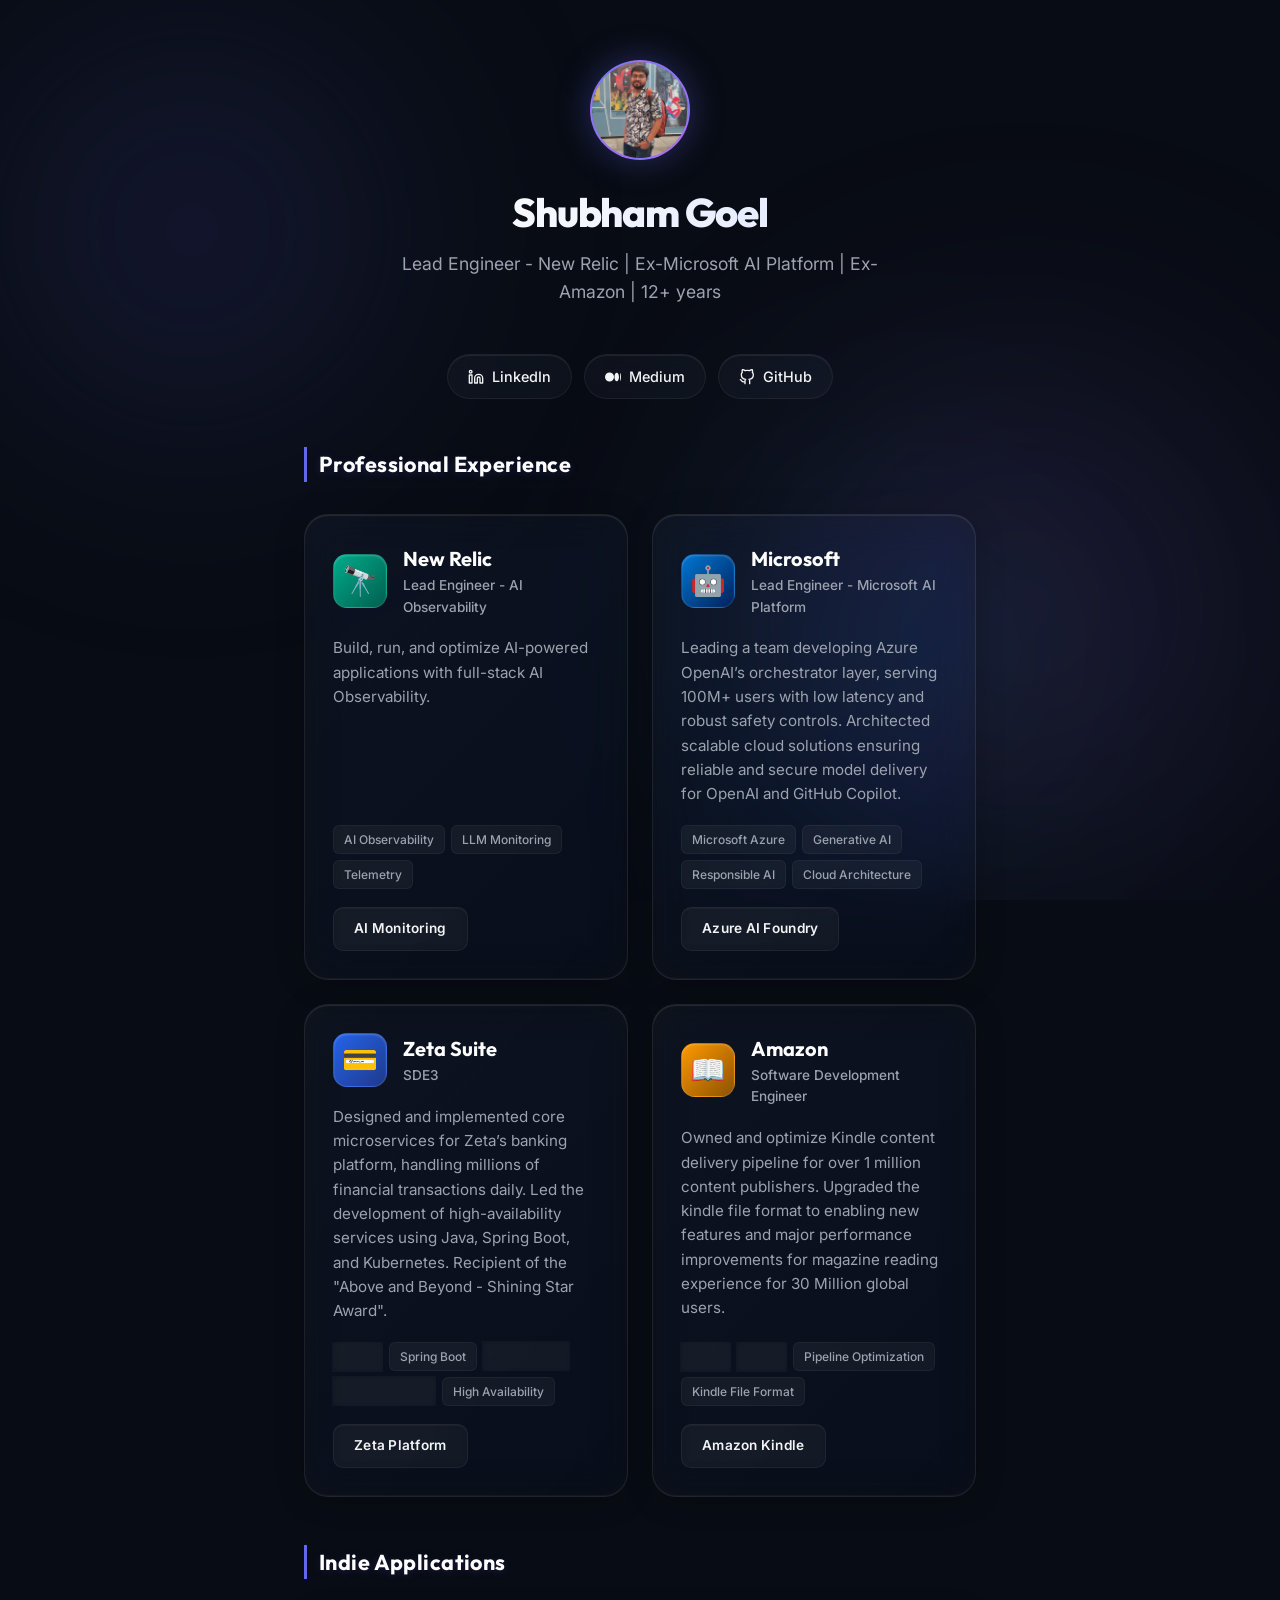
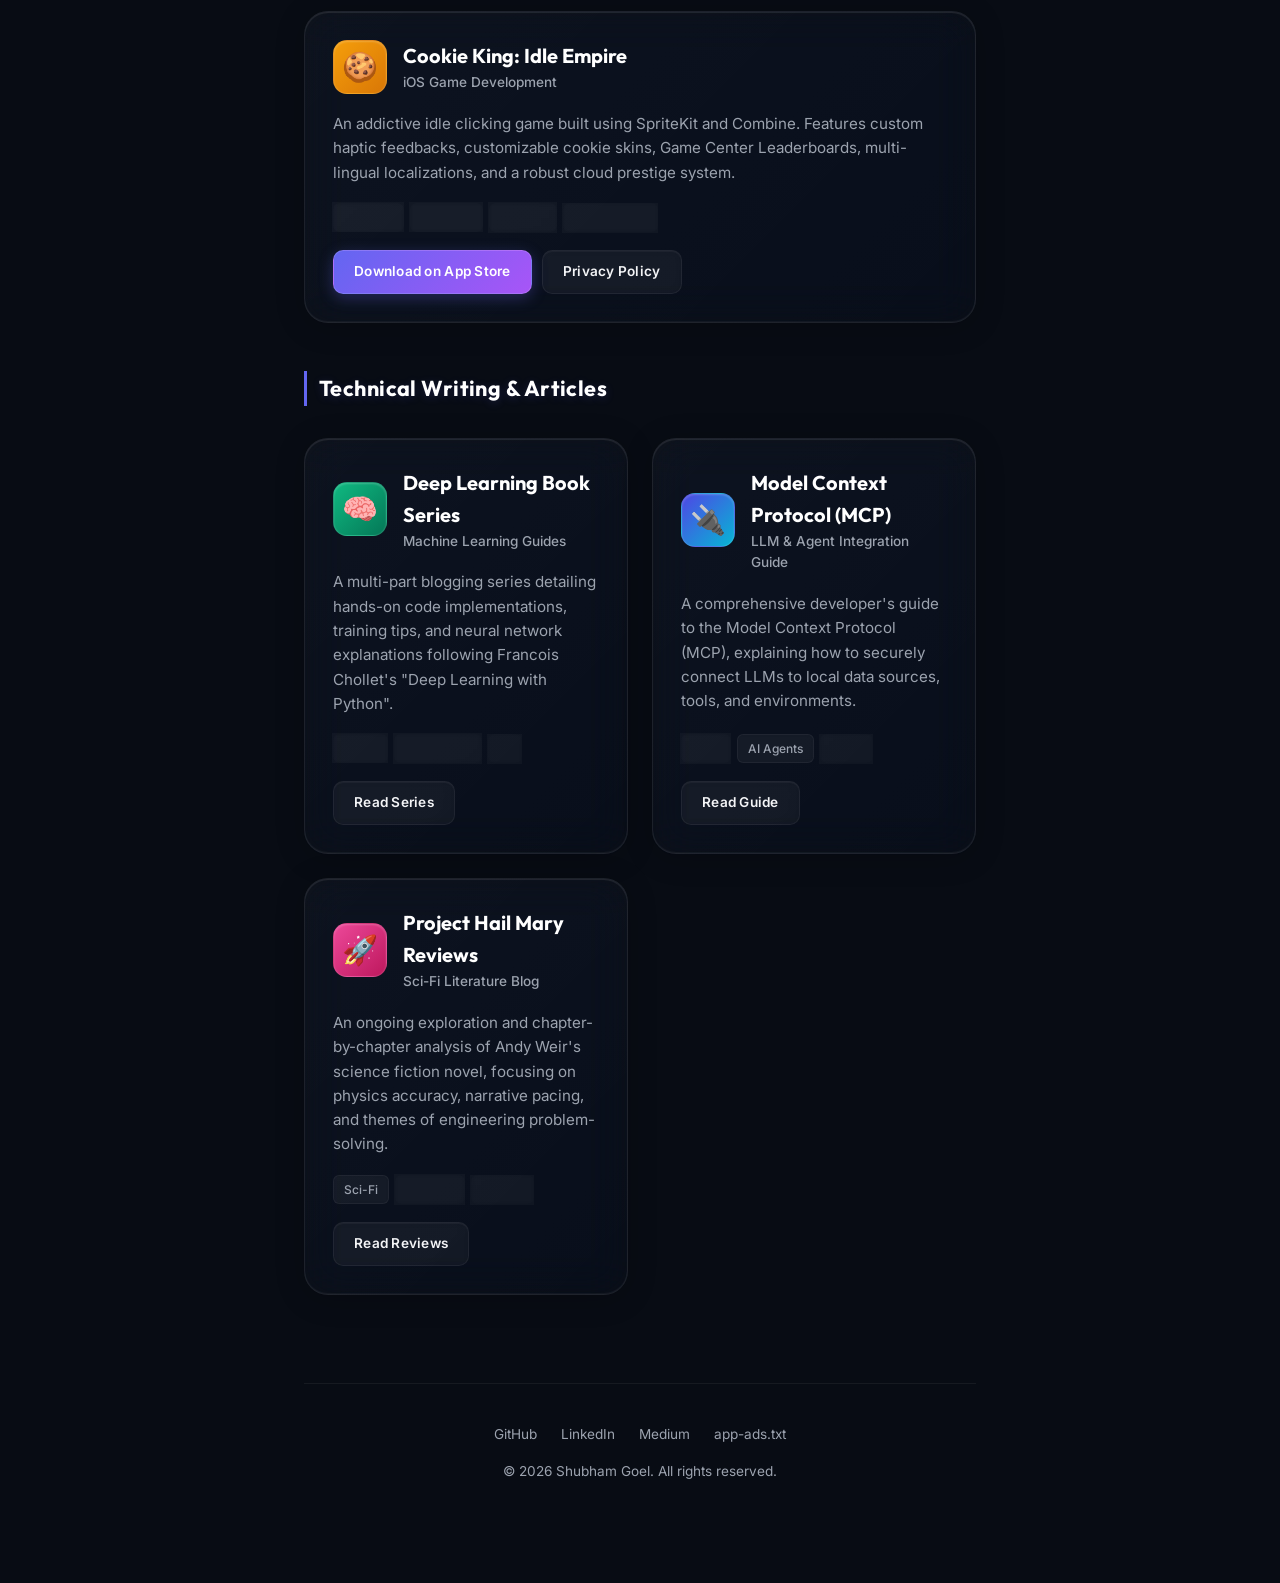
==== index.html @ be855fdc "Refactor codebase structure and redesign portfolio with premium liquid glassmorphism" ====
<!DOCTYPE html>
<html lang="en">
<head>
    <meta charset="UTF-8">
    <meta name="viewport" content="width=device-width, initial-scale=1.0">
    <title>Shubham Goel | Lead Engineer & Indie Creator</title>
    <meta name="description" content="Portfolio of Shubham Goel, Lead Engineer - AI Observability at New Relic, and creator of Cookie King: Idle Empire. Focuses on AI monitoring, cloud architecture, and high-availability services.">
    <!-- Google Fonts -->
    <link rel="preconnect" href="https://fonts.googleapis.com">
    <link rel="preconnect" href="https://fonts.gstatic.com" crossorigin>
    <link href="https://fonts.googleapis.com/css2?family=Inter:wght@300;400;500;600;700&family=Outfit:wght@400;500;700;800&display=swap" rel="stylesheet">
    <link rel="stylesheet" href="css/styles.css">
</head>
<body>
    <!-- Liquid Animated Background Blobs -->
    <div class="liquid-bg">
        <div class="blob blob-1"></div>
        <div class="blob blob-2"></div>
        <div class="blob blob-3"></div>
    </div>
    <div class="container">
        <!-- Header -->
        <header>
            <div class="avatar-glow">
                <img src="images/me.jpeg" alt="Shubham Goel">
            </div>
            <div class="profile-info">
                <h1>Shubham Goel</h1>
                <p>Lead Engineer - New Relic | Ex-Microsoft AI Platform | Ex-Amazon | 12+ years</p>
            </div>
        </header>

        <!-- Social Connections -->
        <div class="social-row">
            <a href="https://www.linkedin.com/in/theshubhamgoel/" class="social-pill linkedin" target="_blank" id="social-linkedin">
                <svg viewBox="0 0 24 24" fill="none" stroke="currentColor" stroke-width="2" stroke-linecap="round" stroke-linejoin="round"><path d="M16 8a6 6 0 0 1 6 6v7h-4v-7a2 2 0 0 0-2-2 2 2 0 0 0-2 2v7h-4v-7a6 6 0 0 1 6-6z"></path><rect x="2" y="9" width="4" height="12"></rect><circle cx="4" cy="4" r="2"></circle></svg>
                LinkedIn
            </a>
            <a href="https://medium.com/@theshubhamgoel" class="social-pill medium" target="_blank" id="social-medium">
                <svg viewBox="0 0 24 24" fill="currentColor"><path d="M13.54 12a6.8 6.8 0 01-6.77 6.82A6.8 6.8 0 010 12a6.8 6.8 0 016.77-6.82A6.8 6.8 0 0113.54 12zm7.42 0c0 3.54-1.51 6.42-3.38 6.42-1.87 0-3.39-2.88-3.39-6.42s1.52-6.42 3.39-6.42 3.38 2.88 3.38 6.42zm3.04 0c0 3.24-.31 5.86-.7 5.86s-.7-2.62-.7-5.86.31-5.86.7-5.86.7 2.62.7 5.86z"/></svg>
                Medium
            </a>
            <a href="https://github.com/theshubhamgoel" class="social-pill github" target="_blank" id="social-github">
                <svg viewBox="0 0 24 24" fill="none" stroke="currentColor" stroke-width="2" stroke-linecap="round" stroke-linejoin="round"><path d="M9 19c-5 1.5-5-2.5-7-3m14 6v-3.87a3.37 3.37 0 0 0-.94-2.61c3.14-.35 6.44-1.54 6.44-7A5.44 5.44 0 0 0 20 4.77 5.07 5.07 0 0 0 19.91 1S18.73.65 16 2.48a13.38 13.38 0 0 0-7 0C6.27.65 5.09 1 5.09 1A5.07 5.07 0 0 0 5 4.77a5.44 5.44 0 0 0-1.5 3.78c0 5.42 3.3 6.61 6.44 7A3.37 3.37 0 0 0 9 18.13V22"></path></svg>
                GitHub
            </a>
        </div>

        <!-- Section 1: Professional Projects -->
        <div class="section-block">
            <div class="section-title">Professional Experience</div>
            <div class="grid grid-2col">
                <!-- New Relic -->
                <div class="card">
                    <div class="card-header">
                        <div class="badge-icon" style="background: var(--newrelic-gradient);">
                            <img src="https://www.google.com/s2/favicons?sz=128&domain=newrelic.com" alt="New Relic Logo" style="width: 32px; height: 32px; object-fit: contain;" onerror="this.style.display='none'; this.parentElement.textContent='🔭';">
                        </div>
                        <div class="card-title-group">
                            <h2>New Relic</h2>
                            <p>Lead Engineer - AI Observability</p>
                        </div>
                    </div>
                    <div class="card-body">
                        <p>Build, run, and optimize AI-powered applications with full-stack AI Observability.</p>
                        <div class="tech-tags">
                            <span class="tag">AI Observability</span>
                            <span class="tag">LLM Monitoring</span>
                            <span class="tag">Telemetry</span>
                        </div>
                    </div>
                    <div class="card-actions">
                        <a href="https://newrelic.com/platform/ai-monitoring" class="btn btn-secondary" target="_blank" id="btn-newrelic">AI Monitoring</a>
                    </div>
                </div>

                <!-- Microsoft -->
                <div class="card">
                    <div class="card-header">
                        <div class="badge-icon" style="background: var(--microsoft-gradient);">
                            <img src="https://www.google.com/s2/favicons?sz=128&domain=microsoft.com" alt="Microsoft Logo" style="width: 32px; height: 32px; object-fit: contain;" onerror="this.style.display='none'; this.parentElement.textContent='🤖';">
                        </div>
                        <div class="card-title-group">
                            <h2>Microsoft</h2>
                            <p>Lead Engineer - Microsoft AI Platform</p>
                        </div>
                    </div>
                    <div class="card-body">
                        <p>Leading a team developing Azure OpenAI’s orchestrator layer, serving 100M+ users with low latency and robust safety controls. Architected scalable cloud solutions ensuring reliable and secure model delivery for OpenAI and GitHub Copilot.</p>
                        <div class="tech-tags">
                            <span class="tag">Microsoft Azure</span>
                            <span class="tag">Generative AI</span>
                            <span class="tag">Responsible AI</span>
                            <span class="tag">Cloud Architecture</span>
                        </div>
                    </div>
                    <div class="card-actions">
                        <a href="https://azure.microsoft.com/en-us/products/ai-foundry" class="btn btn-secondary" target="_blank" id="btn-microsoft">Azure AI Foundry</a>
                    </div>
                </div>

                <!-- Zeta Suite -->
                <div class="card">
                    <div class="card-header">
                        <div class="badge-icon" style="background: var(--zeta-gradient);">
                            <img src="https://www.google.com/s2/favicons?sz=128&domain=zeta.tech" alt="Zeta Suite Logo" style="width: 32px; height: 32px; object-fit: contain;" onerror="this.style.display='none'; this.parentElement.textContent='💳';">
                        </div>
                        <div class="card-title-group">
                            <h2>Zeta Suite</h2>
                            <p>SDE3</p>
                        </div>
                    </div>
                    <div class="card-body">
                        <p>Designed and implemented core microservices for Zeta’s banking platform, handling millions of financial transactions daily. Led the development of high-availability services using Java, Spring Boot, and Kubernetes. Recipient of the "Above and Beyond - Shining Star Award".</p>
                        <div class="tech-tags">
                            <span class="tag">Java</span>
                            <span class="tag">Spring Boot</span>
                            <span class="tag">Kubernetes</span>
                            <span class="tag">Microservices</span>
                            <span class="tag">High Availability</span>
                        </div>
                    </div>
                    <div class="card-actions">
                        <a href="https://www.zeta.tech" class="btn btn-secondary" target="_blank" id="btn-zeta">Zeta Platform</a>
                    </div>
                </div>

                <!-- Amazon -->
                <div class="card">
                    <div class="card-header">
                        <div class="badge-icon" style="background: var(--amazon-gradient);">
                            <img src="https://www.google.com/s2/favicons?sz=128&domain=amazon.com" alt="Amazon Logo" style="width: 32px; height: 32px; object-fit: contain;" onerror="this.style.display='none'; this.parentElement.textContent='📖';">
                        </div>
                        <div class="card-title-group">
                            <h2>Amazon</h2>
                            <p>Software Development Engineer</p>
                        </div>
                    </div>
                    <div class="card-body">
                        <p>Owned and optimize Kindle content delivery pipeline for over 1 million content publishers. Upgraded the kindle file format to enabling new features and major performance improvements for magazine reading experience for 30 Million global users.</p>
                        <div class="tech-tags">
                            <span class="tag">Java</span>
                            <span class="tag">AWS</span>
                            <span class="tag">Pipeline Optimization</span>
                            <span class="tag">Kindle File Format</span>
                        </div>
                    </div>
                    <div class="card-actions">
                        <a href="https://www.amazon.com/kindle" class="btn btn-secondary" target="_blank" id="btn-amazon">Amazon Kindle</a>
                    </div>
                </div>
            </div>
        </div>

        <!-- Section 2: Indie Projects -->
        <div class="section-block">
            <div class="section-title">Indie Applications</div>
            <div class="grid">
                <!-- Cookie King -->
                <div class="card">
                    <div class="card-header">
                        <div class="badge-icon" style="background: var(--cookie-gradient);">🍪</div>
                        <div class="card-title-group">
                            <h2>Cookie King: Idle Empire</h2>
                            <p>iOS Game Development</p>
                        </div>
                    </div>
                    <div class="card-body">
                        <p>An addictive idle clicking game built using SpriteKit and Combine. Features custom haptic feedbacks, customizable cookie skins, Game Center Leaderboards, multi-lingual localizations, and a robust cloud prestige system.</p>
                        <div class="tech-tags">
                            <span class="tag">SpriteKit</span>
                            <span class="tag">Combine</span>
                            <span class="tag">StoreKit</span>
                            <span class="tag">GameCenter</span>
                        </div>
                    </div>
                    <div class="card-actions">
                        <a href="https://apps.apple.com/us/app/cookie-king-idle-empire/id6773855897" class="btn btn-primary" target="_blank" id="btn-appstore">Download on App Store</a>
                        <a href="https://theshubhamgoel.github.io/cookie-king/" class="btn btn-secondary" id="btn-privacy">Privacy Policy</a>
                    </div>
                </div>
            </div>
        </div>

        <!-- Section 3: Technical Writing -->
        <div class="section-block">
            <div class="section-title">Technical Writing & Articles</div>
            <div class="grid grid-2col">
                <!-- Deep Learning -->
                <div class="card">
                    <div class="card-header">
                        <div class="badge-icon" style="background: var(--deeplearning-gradient);">🧠</div>
                        <div class="card-title-group">
                            <h2>Deep Learning Book Series</h2>
                            <p>Machine Learning Guides</p>
                        </div>
                    </div>
                    <div class="card-body">
                        <p>A multi-part blogging series detailing hands-on code implementations, training tips, and neural network explanations following Francois Chollet's "Deep Learning with Python".</p>
                        <div class="tech-tags">
                            <span class="tag">Keras</span>
                            <span class="tag">TensorFlow</span>
                            <span class="tag">AI</span>
                        </div>
                    </div>
                    <div class="card-actions">
                        <a href="https://medium.com/@theshubhamgoel/deep-learning-with-python-blog-series-46ee02121e48" class="btn btn-secondary" target="_blank" id="btn-dl-writing">Read Series</a>
                    </div>
                </div>

                <!-- Model Context Protocol -->
                <div class="card">
                    <div class="card-header">
                        <div class="badge-icon" style="background: var(--mcp-gradient);">🔌</div>
                        <div class="card-title-group">
                            <h2>Model Context Protocol (MCP)</h2>
                            <p>LLM & Agent Integration Guide</p>
                        </div>
                    </div>
                    <div class="card-body">
                        <p>A comprehensive developer's guide to the Model Context Protocol (MCP), explaining how to securely connect LLMs to local data sources, tools, and environments.</p>
                        <div class="tech-tags">
                            <span class="tag">MCP</span>
                            <span class="tag">AI Agents</span>
                            <span class="tag">LLMs</span>
                        </div>
                    </div>
                    <div class="card-actions">
                        <a href="https://medium.com/@theshubhamgoel/demystifying-model-context-protocol-mcp-a-quick-guide-2f6d3ca5b8f1" class="btn btn-secondary" target="_blank" id="btn-mcp-writing">Read Guide</a>
                    </div>
                </div>

                <!-- Project Hail Mary -->
                <div class="card">
                    <div class="card-header">
                        <div class="badge-icon" style="background: var(--hailmary-gradient);">🚀</div>
                        <div class="card-title-group">
                            <h2>Project Hail Mary Reviews</h2>
                            <p>Sci-Fi Literature Blog</p>
                        </div>
                    </div>
                    <div class="card-body">
                        <p>An ongoing exploration and chapter-by-chapter analysis of Andy Weir's science fiction novel, focusing on physics accuracy, narrative pacing, and themes of engineering problem-solving.</p>
                        <div class="tech-tags">
                            <span class="tag">Sci-Fi</span>
                            <span class="tag">Analysis</span>
                            <span class="tag">Writing</span>
                        </div>
                    </div>
                    <div class="card-actions">
                        <a href="https://medium.com/@theshubhamgoel/project-hail-mary-why-im-reading-this-book-and-why-you-should-too-8137e31142b4" class="btn btn-secondary" target="_blank" id="btn-hailmary-writing">Read Reviews</a>
                    </div>
                </div>
            </div>
        </div>

        <!-- Footer -->
        <footer>
            <div class="footer-links">
                <a href="https://github.com/theshubhamgoel" target="_blank">GitHub</a>
                <a href="https://www.linkedin.com/in/theshubhamgoel/" target="_blank">LinkedIn</a>
                <a href="https://medium.com/@theshubhamgoel" target="_blank">Medium</a>
                <a href="/app-ads.txt" target="_blank">app-ads.txt</a>
            </div>
            <p>&copy; 2026 Shubham Goel. All rights reserved.</p>
        </footer>
    </div>

    <!-- Lightbox Modal -->
    <div id="image-lightbox" class="lightbox-modal">
        <span class="lightbox-close">&times;</span>
        <img class="lightbox-content" id="lightbox-img" src="" alt="Full Profile Image">
    </div>

    <script>
        const avatar = document.querySelector('.avatar-glow img');
        const lightbox = document.getElementById('image-lightbox');
        const lightboxImg = document.getElementById('lightbox-img');
        const closeBtn = document.querySelector('.lightbox-close');

        if (avatar && lightbox && lightboxImg) {
            avatar.addEventListener('click', () => {
                lightboxImg.src = avatar.src;
                lightbox.classList.add('active');
                document.body.style.overflow = 'hidden'; // Disable background scrolling
            });

            const closeLightbox = () => {
                lightbox.classList.remove('active');
                document.body.style.overflow = ''; // Re-enable background scrolling
            };

            closeBtn.addEventListener('click', closeLightbox);
            
            // Close lightbox on click outside the image
            lightbox.addEventListener('click', (e) => {
                if (e.target === lightbox) {
                    closeLightbox();
                }
            });

            // Close lightbox on Escape key
            document.addEventListener('keydown', (e) => {
                if (e.key === 'Escape' && lightbox.classList.contains('active')) {
                    closeLightbox();
                }
            });
        }
    </script>
</body>
</html>
---- css/styles.css ----
:root {
    --bg-color: #080c14;
    --text-color: #f3f4f6;
    --text-muted: #9ca3af;
    --accent-glow: rgba(99, 102, 241, 0.15);
    --card-bg: rgba(255, 255, 255, 0.02);
    --card-border: rgba(255, 255, 255, 0.06);
    --primary-color: #6366f1;
    --secondary-color: #a855f7;
    --newrelic-gradient: linear-gradient(135deg, #00ac8c, #005f4e);
    --microsoft-gradient: linear-gradient(135deg, #0078d4, #00205b);
    --zeta-gradient: linear-gradient(135deg, #2563eb, #1e3a8a);
    --amazon-gradient: linear-gradient(135deg, #ff9900, #8c5200);
    --cookie-gradient: linear-gradient(135deg, #f59e0b, #d97706);
    --phonics-gradient: linear-gradient(135deg, #3b82f6, #1d4ed8);
    --deeplearning-gradient: linear-gradient(135deg, #10b981, #047857);
    --hailmary-gradient: linear-gradient(135deg, #ec4899, #be185d);
    --mcp-gradient: linear-gradient(135deg, #4f46e5, #06b6d4);
}

* {
    box-sizing: border-box;
    margin: 0;
    padding: 0;
}

body {
    font-family: 'Inter', sans-serif;
    background-color: var(--bg-color);
    color: var(--text-color);
    line-height: 1.6;
    display: flex;
    flex-direction: column;
    align-items: center;
    min-height: 100vh;
    overflow-x: hidden;
    position: relative;
}

/* Custom Scrollbar */
::-webkit-scrollbar {
    width: 8px;
}

::-webkit-scrollbar-track {
    background: rgba(8, 12, 20, 0.5);
    backdrop-filter: blur(10px);
}

::-webkit-scrollbar-thumb {
    background: rgba(255, 255, 255, 0.08);
    border-radius: 4px;
    border: 2px solid rgba(8, 12, 20, 0.5);
}

::-webkit-scrollbar-thumb:hover {
    background: rgba(255, 255, 255, 0.15);
}

/* Liquid Animated Background Blobs */
.liquid-bg {
    position: fixed;
    top: 0;
    left: 0;
    width: 100vw;
    height: 100vh;
    z-index: -2;
    overflow: hidden;
    pointer-events: none;
}

.blob {
    position: absolute;
    border-radius: 50%;
    filter: blur(80px);
    mix-blend-mode: screen;
    opacity: 0.35;
    animation: morph 20s infinite alternate ease-in-out;
}

.blob-1 {
    top: -10%;
    left: -10%;
    width: 50vw;
    height: 50vw;
    background: radial-gradient(circle, rgba(99, 102, 241, 0.4) 0%, rgba(99, 102, 241, 0) 70%);
    animation-duration: 25s;
}

.blob-2 {
    bottom: -10%;
    right: -10%;
    width: 60vw;
    height: 60vw;
    background: radial-gradient(circle, rgba(168, 85, 247, 0.35) 0%, rgba(168, 85, 247, 0) 70%);
    animation-duration: 30s;
    animation-delay: -5s;
}

.blob-3 {
    top: 40%;
    left: 50%;
    width: 45vw;
    height: 45vw;
    background: radial-gradient(circle, rgba(6, 182, 212, 0.25) 0%, rgba(6, 182, 212, 0) 70%);
    animation-duration: 22s;
    animation-delay: -10s;
}

@keyframes morph {
    0% {
        transform: translate(0, 0) scale(1) rotate(0deg);
        border-radius: 42% 58% 70% 30% / 45% 45% 55% 55%;
    }
    33% {
        transform: translate(8vw, 4vh) scale(1.1) rotate(120deg);
        border-radius: 70% 30% 52% 48% / 60% 40% 60% 40%;
    }
    66% {
        transform: translate(-4vw, 10vh) scale(0.95) rotate(240deg);
        border-radius: 50% 50% 30% 70% / 50% 60% 40% 50%;
    }
    100% {
        transform: translate(0, 0) scale(1) rotate(360deg);
        border-radius: 42% 58% 70% 30% / 45% 45% 55% 55%;
    }
}

.container {
    width: 100%;
    max-width: 720px;
    padding: 60px 24px;
    display: flex;
    flex-direction: column;
    align-items: center;
    gap: 48px;
    z-index: 1;
}

/* Profile Header */
header {
    text-align: center;
    display: flex;
    flex-direction: column;
    align-items: center;
    gap: 20px;
}

.avatar-glow {
    width: 100px;
    height: 100px;
    border-radius: 50%;
    background: linear-gradient(135deg, var(--primary-color), var(--secondary-color));
    display: flex;
    align-items: center;
    justify-content: center;
    font-family: 'Outfit', sans-serif;
    font-size: 2.5rem;
    font-weight: 800;
    color: #ffffff;
    box-shadow: 0 0 35px rgba(99, 102, 241, 0.35);
    border: 2px solid rgba(255, 255, 255, 0.12);
    position: relative;
    animation: pulse-avatar 4s infinite ease-in-out;
    cursor: pointer;
    transition: all 0.3s cubic-bezier(0.16, 1, 0.3, 1);
}

.avatar-glow:hover {
    transform: scale(1.06);
    box-shadow: 0 0 45px rgba(168, 85, 247, 0.6);
}

@keyframes pulse-avatar {
    0%, 100% { transform: scale(1); box-shadow: 0 0 25px rgba(99, 102, 241, 0.3); }
    50% { transform: scale(1.04); box-shadow: 0 0 40px rgba(168, 85, 247, 0.55); }
}

.avatar-glow img {
    width: 100%;
    height: 100%;
    border-radius: 50%;
    object-fit: cover;
    display: block;
}

.profile-info h1 {
    font-family: 'Outfit', sans-serif;
    font-size: 2.5rem;
    font-weight: 800;
    letter-spacing: -0.03em;
    background: linear-gradient(to right, #ffffff, #e0e7ff);
    -webkit-background-clip: text;
    -webkit-text-fill-color: transparent;
    margin-bottom: 6px;
}

.profile-info p {
    font-size: 1.1rem;
    color: var(--text-muted);
    font-weight: 400;
    max-width: 500px;
    margin: 0 auto;
}

/* Social Links - Frosted Pills */
.social-row {
    display: flex;
    gap: 12px;
    justify-content: center;
    flex-wrap: wrap;
}

.social-pill {
    display: inline-flex;
    align-items: center;
    gap: 8px;
    padding: 10px 20px;
    border-radius: 30px;
    background: rgba(255, 255, 255, 0.03);
    border: 1px solid rgba(255, 255, 255, 0.06);
    color: var(--text-color);
    text-decoration: none;
    font-size: 0.9rem;
    font-weight: 500;
    transition: all 0.3s cubic-bezier(0.16, 1, 0.3, 1);
    backdrop-filter: blur(10px) saturate(120%);
    -webkit-backdrop-filter: blur(10px) saturate(120%);
    box-shadow: inset 0 1px 1px rgba(255, 255, 255, 0.08);
}

.social-pill svg {
    width: 16px;
    height: 16px;
    transition: transform 0.2s ease;
}

.social-pill:hover {
    background: rgba(255, 255, 255, 0.07);
    border-color: rgba(99, 102, 241, 0.25);
    transform: translateY(-3px);
    box-shadow: 
        0 10px 20px rgba(0, 0, 0, 0.25),
        inset 0 1px 2px rgba(255, 255, 255, 0.15);
}

.social-pill:hover svg {
    transform: scale(1.1);
}

.social-pill.linkedin:hover {
    color: #0077b5;
}

.social-pill.medium:hover {
    color: #ffffff;
}

.social-pill.github:hover {
    color: #a855f7;
}

/* Section Blocks */
.section-block {
    width: 100%;
    display: flex;
    flex-direction: column;
    gap: 24px;
}

.section-title {
    font-family: 'Outfit', sans-serif;
    font-size: 1.35rem;
    font-weight: 700;
    letter-spacing: 0.02em;
    color: #ffffff;
    border-left: 3px solid var(--primary-color);
    padding-left: 12px;
    margin-bottom: 8px;
    text-shadow: 0 2px 10px rgba(99, 102, 241, 0.2);
}

/* Portfolio Grid & Frosted Cards */
.grid {
    display: grid;
    grid-template-columns: 1fr;
    gap: 24px;
    width: 100%;
}

@media (min-width: 600px) {
    .grid-2col {
        grid-template-columns: 1fr 1fr;
    }
}

.card {
    background: linear-gradient(135deg, rgba(255, 255, 255, 0.03) 0%, rgba(255, 255, 255, 0.01) 100%);
    border: 1px solid rgba(255, 255, 255, 0.08);
    border-radius: 24px;
    padding: 28px;
    backdrop-filter: blur(20px) saturate(160%);
    -webkit-backdrop-filter: blur(20px) saturate(160%);
    transition: all 0.4s cubic-bezier(0.16, 1, 0.3, 1);
    display: flex;
    flex-direction: column;
    gap: 18px;
    position: relative;
    overflow: hidden;
    box-shadow: 
        0 4px 30px rgba(0, 0, 0, 0.2), 
        inset 0 1px 1px rgba(255, 255, 255, 0.1),
        inset 0 -1px 1px rgba(255, 255, 255, 0.05);
}

.card::before {
    content: '';
    position: absolute;
    top: 0;
    left: 0;
    width: 100%;
    height: 100%;
    background: linear-gradient(135deg, rgba(99, 102, 241, 0.06) 0%, rgba(168, 85, 247, 0.06) 100%);
    opacity: 0;
    transition: opacity 0.4s ease;
    z-index: 0;
}

.card:hover {
    transform: translateY(-6px) scale(1.01);
    border-color: rgba(99, 102, 241, 0.25);
    box-shadow: 
        0 16px 40px rgba(0, 0, 0, 0.4), 
        0 0 1px rgba(99, 102, 241, 0.3) inset,
        inset 0 1px 2px rgba(255, 255, 255, 0.2);
}

.card:hover::before {
    opacity: 1;
}

.card-header {
    display: flex;
    align-items: center;
    gap: 16px;
    z-index: 1;
}

.badge-icon {
    width: 54px;
    height: 54px;
    border-radius: 14px;
    display: flex;
    align-items: center;
    justify-content: center;
    font-size: 1.8rem;
    color: #ffffff;
    border: 1px solid rgba(255, 255, 255, 0.1);
    flex-shrink: 0;
    box-shadow: inset 0 1px 2px rgba(255, 255, 255, 0.2);
}

.badge-icon img {
    display: block;
    pointer-events: none;
}

.card-title-group h2 {
    font-family: 'Outfit', sans-serif;
    font-size: 1.25rem;
    font-weight: 700;
    color: #ffffff;
}

.card-title-group p {
    font-size: 0.85rem;
    color: var(--text-muted);
    font-weight: 500;
}

.card-body {
    z-index: 1;
    flex-grow: 1;
    display: flex;
    flex-direction: column;
    justify-content: space-between;
    gap: 14px;
}

.card-body p {
    font-size: 0.95rem;
    color: var(--text-muted);
    line-height: 1.6;
}

/* Tag Lists - Frosted Badges */
.tech-tags {
    display: flex;
    gap: 6px;
    flex-wrap: wrap;
    margin-top: 4px;
}

.tag {
    font-size: 0.75rem;
    font-weight: 500;
    padding: 4px 10px;
    border-radius: 6px;
    background: rgba(255, 255, 255, 0.03);
    color: var(--text-muted);
    border: 1px solid rgba(255, 255, 255, 0.05);
    backdrop-filter: blur(2px);
    -webkit-backdrop-filter: blur(2px);
}

.card-actions {
    display: flex;
    gap: 10px;
    z-index: 1;
    margin-top: auto;
    flex-wrap: wrap;
}

/* Buttons - Premium Liquid Glass Styling */
.btn {
    padding: 10px 20px;
    border-radius: 10px;
    font-size: 0.85rem;
    font-weight: 600;
    text-decoration: none;
    transition: all 0.3s cubic-bezier(0.16, 1, 0.3, 1);
    display: inline-flex;
    align-items: center;
    justify-content: center;
    cursor: pointer;
    gap: 6px;
    letter-spacing: 0.02em;
}

.btn-primary {
    background: linear-gradient(135deg, var(--primary-color), var(--secondary-color));
    color: #ffffff;
    border: 1px solid rgba(255, 255, 255, 0.15);
    box-shadow: 0 4px 15px rgba(99, 102, 241, 0.3);
}

.btn-primary:hover {
    transform: translateY(-2px);
    box-shadow: 0 8px 25px rgba(99, 102, 241, 0.45);
}

.btn-secondary {
    background: rgba(255, 255, 255, 0.03);
    color: var(--text-color);
    border: 1px solid rgba(255, 255, 255, 0.06);
    backdrop-filter: blur(5px);
    -webkit-backdrop-filter: blur(5px);
    box-shadow: inset 0 1px 1px rgba(255, 255, 255, 0.05);
}

.btn-secondary:hover {
    background: rgba(255, 255, 255, 0.08);
    border-color: rgba(255, 255, 255, 0.15);
    transform: translateY(-2px);
    box-shadow: 0 6px 15px rgba(0, 0, 0, 0.2);
}

/* Footer - Frosted Edge */
footer {
    margin-top: 40px;
    text-align: center;
    padding: 40px 24px;
    display: flex;
    flex-direction: column;
    gap: 16px;
    font-size: 0.85rem;
    color: var(--text-muted);
    border-top: 1px solid rgba(255, 255, 255, 0.06);
    width: 100%;
    max-width: 720px;
    z-index: 1;
}

.footer-links {
    display: flex;
    justify-content: center;
    gap: 24px;
}

.footer-links a {
    color: var(--text-muted);
    text-decoration: none;
    transition: color 0.2s ease;
}

.footer-links a:hover {
    color: var(--primary-color);
}

/* Lightbox Modal - Glass Overlay */
.lightbox-modal {
    display: none;
    position: fixed;
    z-index: 1000;
    top: 0;
    left: 0;
    width: 100%;
    height: 100%;
    background-color: rgba(8, 12, 20, 0.9);
    backdrop-filter: blur(20px);
    -webkit-backdrop-filter: blur(20px);
    align-items: center;
    justify-content: center;
    opacity: 0;
    transition: opacity 0.3s ease;
}

.lightbox-modal.active {
    display: flex;
    opacity: 1;
}

.lightbox-content {
    max-width: 90%;
    max-height: 85%;
    border-radius: 24px;
    box-shadow: 0 30px 60px rgba(0, 0, 0, 0.6);
    border: 1px solid rgba(255, 255, 255, 0.1);
    transform: scale(0.9);
    transition: transform 0.3s cubic-bezier(0.34, 1.56, 0.64, 1);
}

.lightbox-modal.active .lightbox-content {
    transform: scale(1);
}

.lightbox-close {
    position: absolute;
    top: 24px;
    right: 32px;
    color: var(--text-muted);
    font-size: 2.5rem;
    font-weight: 300;
    cursor: pointer;
    transition: color 0.2s ease;
}

.lightbox-close:hover {
    color: #ffffff;
}
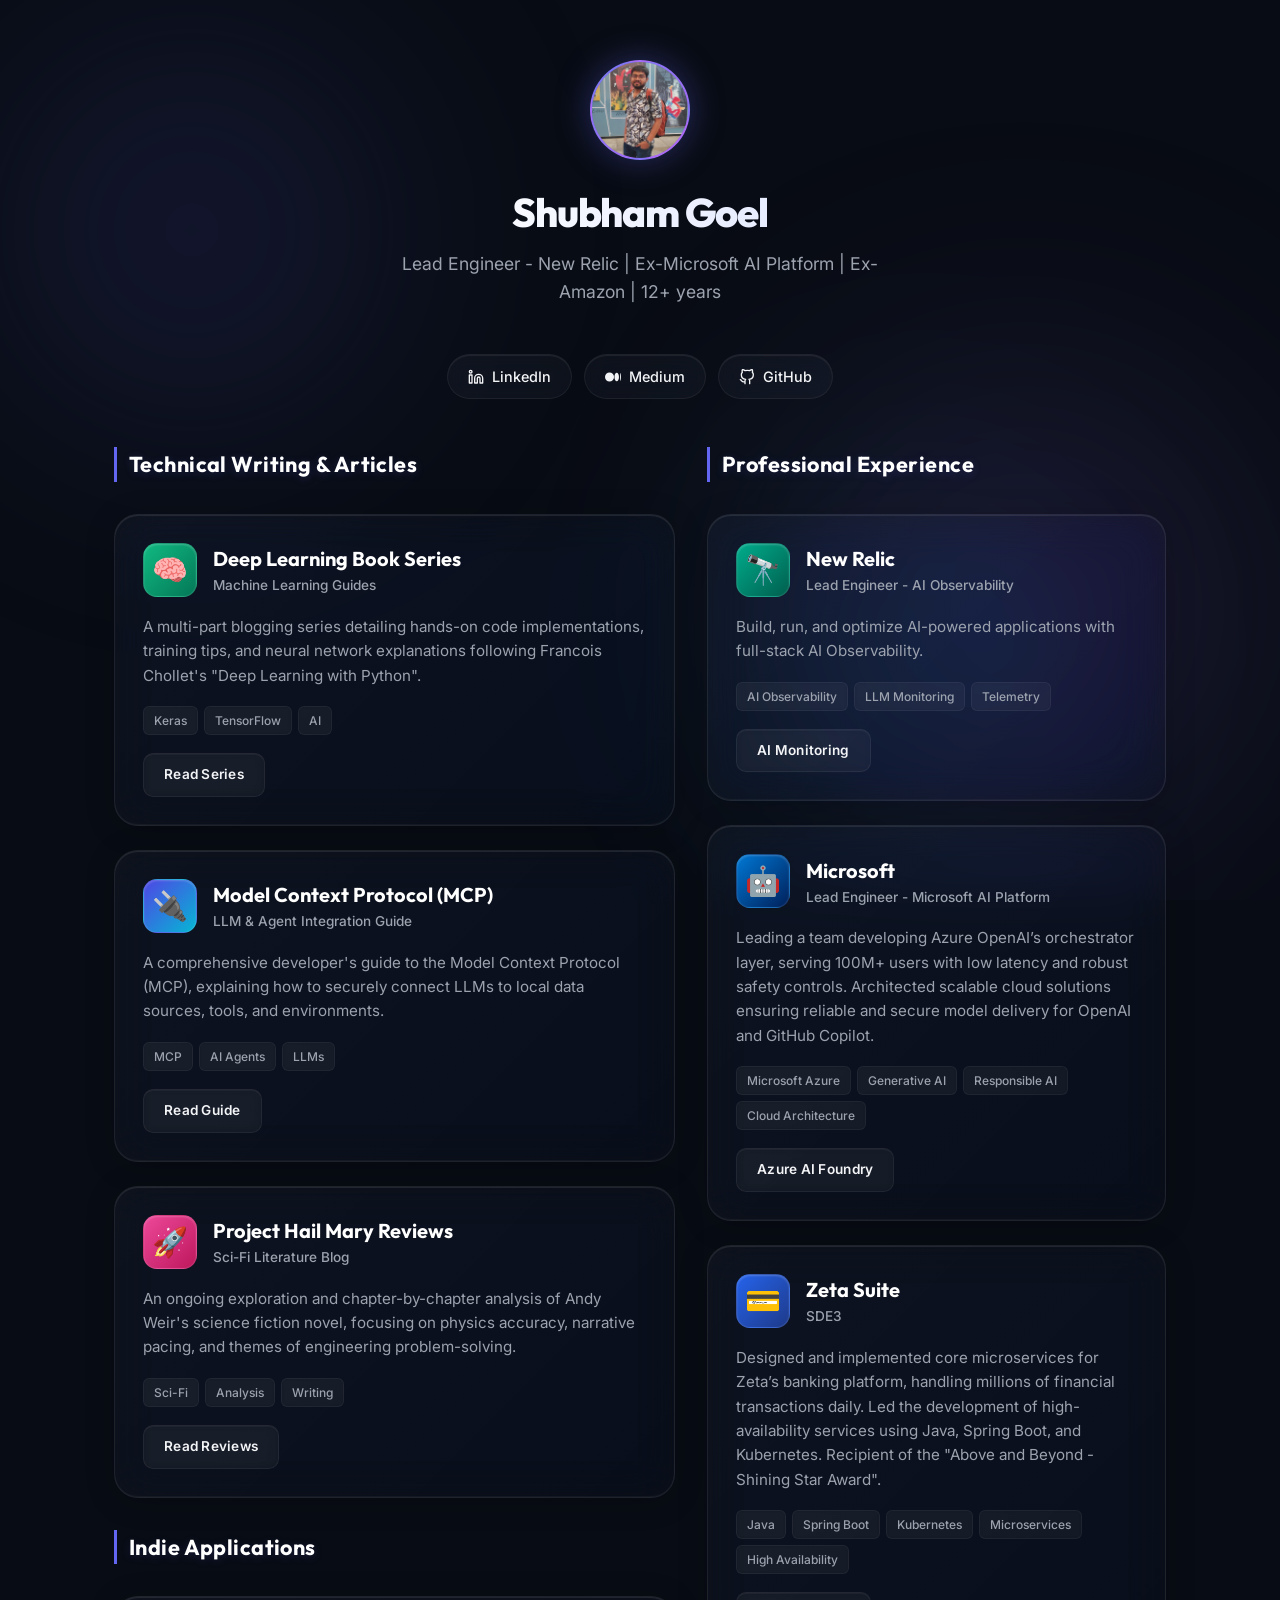
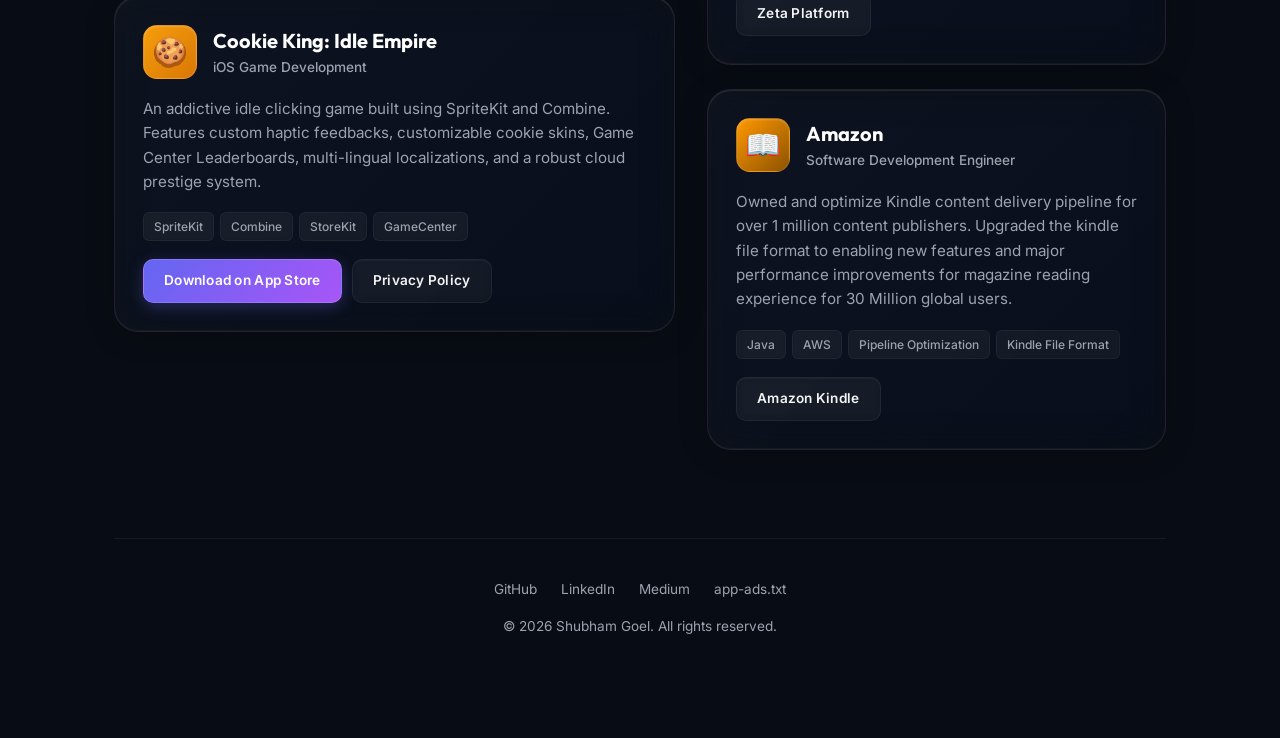
==== commit 0b04692d: "Move Technical Writing first and Professional Experience to a right-side split desktop layout" ====
--- a/index.html
+++ b/index.html
@@ -46,209 +46,218 @@
             </a>
         </div>
 
-        <!-- Section 1: Professional Projects -->
-        <div class="section-block">
-            <div class="section-title">Professional Experience</div>
-            <div class="grid grid-2col">
-                <!-- New Relic -->
-                <div class="card">
-                    <div class="card-header">
-                        <div class="badge-icon" style="background: var(--newrelic-gradient);">
-                            <img src="https://www.google.com/s2/favicons?sz=128&domain=newrelic.com" alt="New Relic Logo" style="width: 32px; height: 32px; object-fit: contain;" onerror="this.style.display='none'; this.parentElement.textContent='🔭';">
-                        </div>
-                        <div class="card-title-group">
-                            <h2>New Relic</h2>
-                            <p>Lead Engineer - AI Observability</p>
-                        </div>
-                    </div>
-                    <div class="card-body">
-                        <p>Build, run, and optimize AI-powered applications with full-stack AI Observability.</p>
-                        <div class="tech-tags">
-                            <span class="tag">AI Observability</span>
-                            <span class="tag">LLM Monitoring</span>
-                            <span class="tag">Telemetry</span>
-                        </div>
-                    </div>
-                    <div class="card-actions">
-                        <a href="https://newrelic.com/platform/ai-monitoring" class="btn btn-secondary" target="_blank" id="btn-newrelic">AI Monitoring</a>
+        <!-- Split Layout Wrapper -->
+        <div class="main-layout">
+            <!-- Left Column: Writing & Indie Applications -->
+            <div class="layout-left">
+                <!-- Section: Technical Writing & Articles -->
+                <div class="section-block">
+                    <div class="section-title">Technical Writing & Articles</div>
+                    <div class="grid">
+                        <!-- Deep Learning -->
+                        <div class="card">
+                            <div class="card-header">
+                                <div class="badge-icon" style="background: var(--deeplearning-gradient);">🧠</div>
+                                <div class="card-title-group">
+                                    <h2>Deep Learning Book Series</h2>
+                                    <p>Machine Learning Guides</p>
+                                </div>
+                            </div>
+                            <div class="card-body">
+                                <p>A multi-part blogging series detailing hands-on code implementations, training tips, and neural network explanations following Francois Chollet's "Deep Learning with Python".</p>
+                                <div class="tech-tags">
+                                    <span class="tag">Keras</span>
+                                    <span class="tag">TensorFlow</span>
+                                    <span class="tag">AI</span>
+                                </div>
+                            </div>
+                            <div class="card-actions">
+                                <a href="https://medium.com/@theshubhamgoel/deep-learning-with-python-blog-series-46ee02121e48" class="btn btn-secondary" target="_blank" id="btn-dl-writing">Read Series</a>
+                            </div>
+                        </div>
+
+                        <!-- Model Context Protocol -->
+                        <div class="card">
+                            <div class="card-header">
+                                <div class="badge-icon" style="background: var(--mcp-gradient);">🔌</div>
+                                <div class="card-title-group">
+                                    <h2>Model Context Protocol (MCP)</h2>
+                                    <p>LLM & Agent Integration Guide</p>
+                                </div>
+                            </div>
+                            <div class="card-body">
+                                <p>A comprehensive developer's guide to the Model Context Protocol (MCP), explaining how to securely connect LLMs to local data sources, tools, and environments.</p>
+                                <div class="tech-tags">
+                                    <span class="tag">MCP</span>
+                                    <span class="tag">AI Agents</span>
+                                    <span class="tag">LLMs</span>
+                                </div>
+                            </div>
+                            <div class="card-actions">
+                                <a href="https://medium.com/@theshubhamgoel/demystifying-model-context-protocol-mcp-a-quick-guide-2f6d3ca5b8f1" class="btn btn-secondary" target="_blank" id="btn-mcp-writing">Read Guide</a>
+                            </div>
+                        </div>
+
+                        <!-- Project Hail Mary -->
+                        <div class="card">
+                            <div class="card-header">
+                                <div class="badge-icon" style="background: var(--hailmary-gradient);">🚀</div>
+                                <div class="card-title-group">
+                                    <h2>Project Hail Mary Reviews</h2>
+                                    <p>Sci-Fi Literature Blog</p>
+                                </div>
+                            </div>
+                            <div class="card-body">
+                                <p>An ongoing exploration and chapter-by-chapter analysis of Andy Weir's science fiction novel, focusing on physics accuracy, narrative pacing, and themes of engineering problem-solving.</p>
+                                <div class="tech-tags">
+                                    <span class="tag">Sci-Fi</span>
+                                    <span class="tag">Analysis</span>
+                                    <span class="tag">Writing</span>
+                                </div>
+                            </div>
+                            <div class="card-actions">
+                                <a href="https://medium.com/@theshubhamgoel/project-hail-mary-why-im-reading-this-book-and-why-you-should-too-8137e31142b4" class="btn btn-secondary" target="_blank" id="btn-hailmary-writing">Read Reviews</a>
+                            </div>
+                        </div>
                     </div>
                 </div>
 
-                <!-- Microsoft -->
-                <div class="card">
-                    <div class="card-header">
-                        <div class="badge-icon" style="background: var(--microsoft-gradient);">
-                            <img src="https://www.google.com/s2/favicons?sz=128&domain=microsoft.com" alt="Microsoft Logo" style="width: 32px; height: 32px; object-fit: contain;" onerror="this.style.display='none'; this.parentElement.textContent='🤖';">
-                        </div>
-                        <div class="card-title-group">
-                            <h2>Microsoft</h2>
-                            <p>Lead Engineer - Microsoft AI Platform</p>
-                        </div>
-                    </div>
-                    <div class="card-body">
-                        <p>Leading a team developing Azure OpenAI’s orchestrator layer, serving 100M+ users with low latency and robust safety controls. Architected scalable cloud solutions ensuring reliable and secure model delivery for OpenAI and GitHub Copilot.</p>
-                        <div class="tech-tags">
-                            <span class="tag">Microsoft Azure</span>
-                            <span class="tag">Generative AI</span>
-                            <span class="tag">Responsible AI</span>
-                            <span class="tag">Cloud Architecture</span>
-                        </div>
-                    </div>
-                    <div class="card-actions">
-                        <a href="https://azure.microsoft.com/en-us/products/ai-foundry" class="btn btn-secondary" target="_blank" id="btn-microsoft">Azure AI Foundry</a>
+                <!-- Section: Indie Applications -->
+                <div class="section-block">
+                    <div class="section-title">Indie Applications</div>
+                    <div class="grid">
+                        <!-- Cookie King -->
+                        <div class="card">
+                            <div class="card-header">
+                                <div class="badge-icon" style="background: var(--cookie-gradient);">🍪</div>
+                                <div class="card-title-group">
+                                    <h2>Cookie King: Idle Empire</h2>
+                                    <p>iOS Game Development</p>
+                                </div>
+                            </div>
+                            <div class="card-body">
+                                <p>An addictive idle clicking game built using SpriteKit and Combine. Features custom haptic feedbacks, customizable cookie skins, Game Center Leaderboards, multi-lingual localizations, and a robust cloud prestige system.</p>
+                                <div class="tech-tags">
+                                    <span class="tag">SpriteKit</span>
+                                    <span class="tag">Combine</span>
+                                    <span class="tag">StoreKit</span>
+                                    <span class="tag">GameCenter</span>
+                                </div>
+                            </div>
+                            <div class="card-actions">
+                                <a href="https://apps.apple.com/us/app/cookie-king-idle-empire/id6773855897" class="btn btn-primary" target="_blank" id="btn-appstore">Download on App Store</a>
+                                <a href="https://theshubhamgoel.github.io/cookie-king/" class="btn btn-secondary" id="btn-privacy">Privacy Policy</a>
+                            </div>
+                        </div>
                     </div>
                 </div>
-
-                <!-- Zeta Suite -->
-                <div class="card">
-                    <div class="card-header">
-                        <div class="badge-icon" style="background: var(--zeta-gradient);">
-                            <img src="https://www.google.com/s2/favicons?sz=128&domain=zeta.tech" alt="Zeta Suite Logo" style="width: 32px; height: 32px; object-fit: contain;" onerror="this.style.display='none'; this.parentElement.textContent='💳';">
-                        </div>
-                        <div class="card-title-group">
-                            <h2>Zeta Suite</h2>
-                            <p>SDE3</p>
-                        </div>
-                    </div>
-                    <div class="card-body">
-                        <p>Designed and implemented core microservices for Zeta’s banking platform, handling millions of financial transactions daily. Led the development of high-availability services using Java, Spring Boot, and Kubernetes. Recipient of the "Above and Beyond - Shining Star Award".</p>
-                        <div class="tech-tags">
-                            <span class="tag">Java</span>
-                            <span class="tag">Spring Boot</span>
-                            <span class="tag">Kubernetes</span>
-                            <span class="tag">Microservices</span>
-                            <span class="tag">High Availability</span>
-                        </div>
-                    </div>
-                    <div class="card-actions">
-                        <a href="https://www.zeta.tech" class="btn btn-secondary" target="_blank" id="btn-zeta">Zeta Platform</a>
-                    </div>
-                </div>
-
-                <!-- Amazon -->
-                <div class="card">
-                    <div class="card-header">
-                        <div class="badge-icon" style="background: var(--amazon-gradient);">
-                            <img src="https://www.google.com/s2/favicons?sz=128&domain=amazon.com" alt="Amazon Logo" style="width: 32px; height: 32px; object-fit: contain;" onerror="this.style.display='none'; this.parentElement.textContent='📖';">
-                        </div>
-                        <div class="card-title-group">
-                            <h2>Amazon</h2>
-                            <p>Software Development Engineer</p>
-                        </div>
-                    </div>
-                    <div class="card-body">
-                        <p>Owned and optimize Kindle content delivery pipeline for over 1 million content publishers. Upgraded the kindle file format to enabling new features and major performance improvements for magazine reading experience for 30 Million global users.</p>
-                        <div class="tech-tags">
-                            <span class="tag">Java</span>
-                            <span class="tag">AWS</span>
-                            <span class="tag">Pipeline Optimization</span>
-                            <span class="tag">Kindle File Format</span>
-                        </div>
-                    </div>
-                    <div class="card-actions">
-                        <a href="https://www.amazon.com/kindle" class="btn btn-secondary" target="_blank" id="btn-amazon">Amazon Kindle</a>
-                    </div>
-                </div>
-            </div>
-        </div>
-
-        <!-- Section 2: Indie Projects -->
-        <div class="section-block">
-            <div class="section-title">Indie Applications</div>
-            <div class="grid">
-                <!-- Cookie King -->
-                <div class="card">
-                    <div class="card-header">
-                        <div class="badge-icon" style="background: var(--cookie-gradient);">🍪</div>
-                        <div class="card-title-group">
-                            <h2>Cookie King: Idle Empire</h2>
-                            <p>iOS Game Development</p>
-                        </div>
-                    </div>
-                    <div class="card-body">
-                        <p>An addictive idle clicking game built using SpriteKit and Combine. Features custom haptic feedbacks, customizable cookie skins, Game Center Leaderboards, multi-lingual localizations, and a robust cloud prestige system.</p>
-                        <div class="tech-tags">
-                            <span class="tag">SpriteKit</span>
-                            <span class="tag">Combine</span>
-                            <span class="tag">StoreKit</span>
-                            <span class="tag">GameCenter</span>
-                        </div>
-                    </div>
-                    <div class="card-actions">
-                        <a href="https://apps.apple.com/us/app/cookie-king-idle-empire/id6773855897" class="btn btn-primary" target="_blank" id="btn-appstore">Download on App Store</a>
-                        <a href="https://theshubhamgoel.github.io/cookie-king/" class="btn btn-secondary" id="btn-privacy">Privacy Policy</a>
-                    </div>
-                </div>
-            </div>
-        </div>
-
-        <!-- Section 3: Technical Writing -->
-        <div class="section-block">
-            <div class="section-title">Technical Writing & Articles</div>
-            <div class="grid grid-2col">
-                <!-- Deep Learning -->
-                <div class="card">
-                    <div class="card-header">
-                        <div class="badge-icon" style="background: var(--deeplearning-gradient);">🧠</div>
-                        <div class="card-title-group">
-                            <h2>Deep Learning Book Series</h2>
-                            <p>Machine Learning Guides</p>
-                        </div>
-                    </div>
-                    <div class="card-body">
-                        <p>A multi-part blogging series detailing hands-on code implementations, training tips, and neural network explanations following Francois Chollet's "Deep Learning with Python".</p>
-                        <div class="tech-tags">
-                            <span class="tag">Keras</span>
-                            <span class="tag">TensorFlow</span>
-                            <span class="tag">AI</span>
-                        </div>
-                    </div>
-                    <div class="card-actions">
-                        <a href="https://medium.com/@theshubhamgoel/deep-learning-with-python-blog-series-46ee02121e48" class="btn btn-secondary" target="_blank" id="btn-dl-writing">Read Series</a>
-                    </div>
-                </div>
-
-                <!-- Model Context Protocol -->
-                <div class="card">
-                    <div class="card-header">
-                        <div class="badge-icon" style="background: var(--mcp-gradient);">🔌</div>
-                        <div class="card-title-group">
-                            <h2>Model Context Protocol (MCP)</h2>
-                            <p>LLM & Agent Integration Guide</p>
-                        </div>
-                    </div>
-                    <div class="card-body">
-                        <p>A comprehensive developer's guide to the Model Context Protocol (MCP), explaining how to securely connect LLMs to local data sources, tools, and environments.</p>
-                        <div class="tech-tags">
-                            <span class="tag">MCP</span>
-                            <span class="tag">AI Agents</span>
-                            <span class="tag">LLMs</span>
-                        </div>
-                    </div>
-                    <div class="card-actions">
-                        <a href="https://medium.com/@theshubhamgoel/demystifying-model-context-protocol-mcp-a-quick-guide-2f6d3ca5b8f1" class="btn btn-secondary" target="_blank" id="btn-mcp-writing">Read Guide</a>
-                    </div>
-                </div>
-
-                <!-- Project Hail Mary -->
-                <div class="card">
-                    <div class="card-header">
-                        <div class="badge-icon" style="background: var(--hailmary-gradient);">🚀</div>
-                        <div class="card-title-group">
-                            <h2>Project Hail Mary Reviews</h2>
-                            <p>Sci-Fi Literature Blog</p>
-                        </div>
-                    </div>
-                    <div class="card-body">
-                        <p>An ongoing exploration and chapter-by-chapter analysis of Andy Weir's science fiction novel, focusing on physics accuracy, narrative pacing, and themes of engineering problem-solving.</p>
-                        <div class="tech-tags">
-                            <span class="tag">Sci-Fi</span>
-                            <span class="tag">Analysis</span>
-                            <span class="tag">Writing</span>
-                        </div>
-                    </div>
-                    <div class="card-actions">
-                        <a href="https://medium.com/@theshubhamgoel/project-hail-mary-why-im-reading-this-book-and-why-you-should-too-8137e31142b4" class="btn btn-secondary" target="_blank" id="btn-hailmary-writing">Read Reviews</a>
+            </div>
+
+            <!-- Right Column: Professional Experience -->
+            <div class="layout-right">
+                <!-- Section: Professional Experience -->
+                <div class="section-block">
+                    <div class="section-title">Professional Experience</div>
+                    <div class="grid">
+                        <!-- New Relic -->
+                        <div class="card">
+                            <div class="card-header">
+                                <div class="badge-icon" style="background: var(--newrelic-gradient);">
+                                    <img src="https://www.google.com/s2/favicons?sz=128&domain=newrelic.com" alt="New Relic Logo" style="width: 32px; height: 32px; object-fit: contain;" onerror="this.style.display='none'; this.parentElement.textContent='🔭';">
+                                </div>
+                                <div class="card-title-group">
+                                    <h2>New Relic</h2>
+                                    <p>Lead Engineer - AI Observability</p>
+                                </div>
+                            </div>
+                            <div class="card-body">
+                                <p>Build, run, and optimize AI-powered applications with full-stack AI Observability.</p>
+                                <div class="tech-tags">
+                                    <span class="tag">AI Observability</span>
+                                    <span class="tag">LLM Monitoring</span>
+                                    <span class="tag">Telemetry</span>
+                                </div>
+                            </div>
+                            <div class="card-actions">
+                                <a href="https://newrelic.com/platform/ai-monitoring" class="btn btn-secondary" target="_blank" id="btn-newrelic">AI Monitoring</a>
+                            </div>
+                        </div>
+
+                        <!-- Microsoft -->
+                        <div class="card">
+                            <div class="card-header">
+                                <div class="badge-icon" style="background: var(--microsoft-gradient);">
+                                    <img src="https://www.google.com/s2/favicons?sz=128&domain=microsoft.com" alt="Microsoft Logo" style="width: 32px; height: 32px; object-fit: contain;" onerror="this.style.display='none'; this.parentElement.textContent='🤖';">
+                                </div>
+                                <div class="card-title-group">
+                                    <h2>Microsoft</h2>
+                                    <p>Lead Engineer - Microsoft AI Platform</p>
+                                </div>
+                            </div>
+                            <div class="card-body">
+                                <p>Leading a team developing Azure OpenAI’s orchestrator layer, serving 100M+ users with low latency and robust safety controls. Architected scalable cloud solutions ensuring reliable and secure model delivery for OpenAI and GitHub Copilot.</p>
+                                <div class="tech-tags">
+                                    <span class="tag">Microsoft Azure</span>
+                                    <span class="tag">Generative AI</span>
+                                    <span class="tag">Responsible AI</span>
+                                    <span class="tag">Cloud Architecture</span>
+                                </div>
+                            </div>
+                            <div class="card-actions">
+                                <a href="https://azure.microsoft.com/en-us/products/ai-foundry" class="btn btn-secondary" target="_blank" id="btn-microsoft">Azure AI Foundry</a>
+                            </div>
+                        </div>
+
+                        <!-- Zeta Suite -->
+                        <div class="card">
+                            <div class="card-header">
+                                <div class="badge-icon" style="background: var(--zeta-gradient);">
+                                    <img src="https://www.google.com/s2/favicons?sz=128&domain=zeta.tech" alt="Zeta Suite Logo" style="width: 32px; height: 32px; object-fit: contain;" onerror="this.style.display='none'; this.parentElement.textContent='💳';">
+                                </div>
+                                <div class="card-title-group">
+                                    <h2>Zeta Suite</h2>
+                                    <p>SDE3</p>
+                                </div>
+                            </div>
+                            <div class="card-body">
+                                <p>Designed and implemented core microservices for Zeta’s banking platform, handling millions of financial transactions daily. Led the development of high-availability services using Java, Spring Boot, and Kubernetes. Recipient of the "Above and Beyond - Shining Star Award".</p>
+                                <div class="tech-tags">
+                                    <span class="tag">Java</span>
+                                    <span class="tag">Spring Boot</span>
+                                    <span class="tag">Kubernetes</span>
+                                    <span class="tag">Microservices</span>
+                                    <span class="tag">High Availability</span>
+                                </div>
+                            </div>
+                            <div class="card-actions">
+                                <a href="https://www.zeta.tech" class="btn btn-secondary" target="_blank" id="btn-zeta">Zeta Platform</a>
+                            </div>
+                        </div>
+
+                        <!-- Amazon -->
+                        <div class="card">
+                            <div class="card-header">
+                                <div class="badge-icon" style="background: var(--amazon-gradient);">
+                                    <img src="https://www.google.com/s2/favicons?sz=128&domain=amazon.com" alt="Amazon Logo" style="width: 32px; height: 32px; object-fit: contain;" onerror="this.style.display='none'; this.parentElement.textContent='📖';">
+                                </div>
+                                <div class="card-title-group">
+                                    <h2>Amazon</h2>
+                                    <p>Software Development Engineer</p>
+                                </div>
+                            </div>
+                            <div class="card-body">
+                                <p>Owned and optimize Kindle content delivery pipeline for over 1 million content publishers. Upgraded the kindle file format to enabling new features and major performance improvements for magazine reading experience for 30 Million global users.</p>
+                                <div class="tech-tags">
+                                    <span class="tag">Java</span>
+                                    <span class="tag">AWS</span>
+                                    <span class="tag">Pipeline Optimization</span>
+                                    <span class="tag">Kindle File Format</span>
+                                </div>
+                            </div>
+                            <div class="card-actions">
+                                <a href="https://www.amazon.com/kindle" class="btn btn-secondary" target="_blank" id="btn-amazon">Amazon Kindle</a>
+                            </div>
+                        </div>
                     </div>
                 </div>
             </div>
--- a/css/styles.css
+++ b/css/styles.css
@@ -135,6 +135,45 @@
     align-items: center;
     gap: 48px;
     z-index: 1;
+    transition: max-width 0.4s cubic-bezier(0.16, 1, 0.3, 1);
+}
+
+@media (min-width: 900px) {
+    .container {
+        max-width: 1100px;
+    }
+}
+
+/* Split Column Layout System */
+.main-layout {
+    display: flex;
+    flex-direction: column;
+    gap: 32px;
+    width: 100%;
+}
+
+@media (min-width: 900px) {
+    .main-layout {
+        flex-direction: row;
+        align-items: flex-start;
+        gap: 32px;
+    }
+
+    .layout-left {
+        flex: 1.1;
+        display: flex;
+        flex-direction: column;
+        gap: 32px;
+    }
+
+    .layout-right {
+        flex: 0.9;
+        display: flex;
+        flex-direction: column;
+        gap: 32px;
+        position: sticky;
+        top: 40px;
+    }
 }
 
 /* Profile Header */
@@ -477,7 +516,7 @@
     color: var(--text-muted);
     border-top: 1px solid rgba(255, 255, 255, 0.06);
     width: 100%;
-    max-width: 720px;
+    max-width: 100%;
     z-index: 1;
 }
 
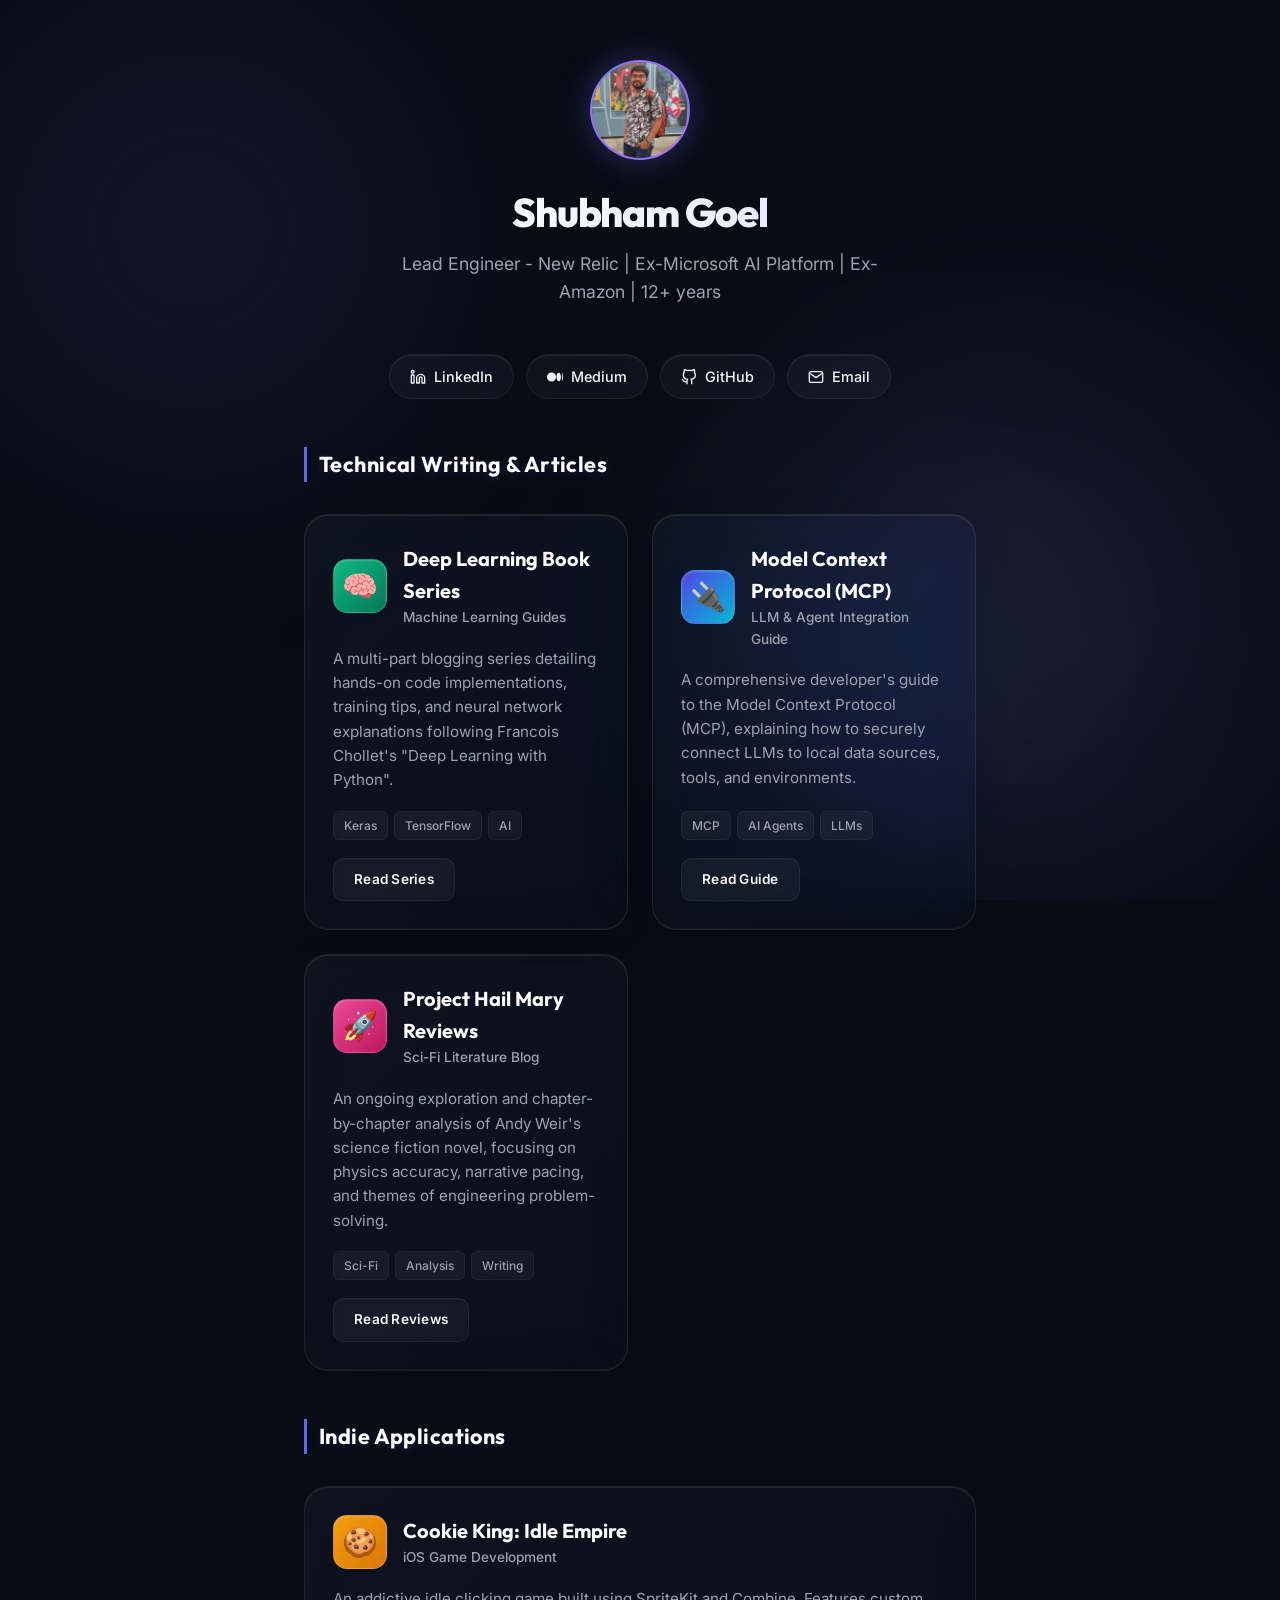
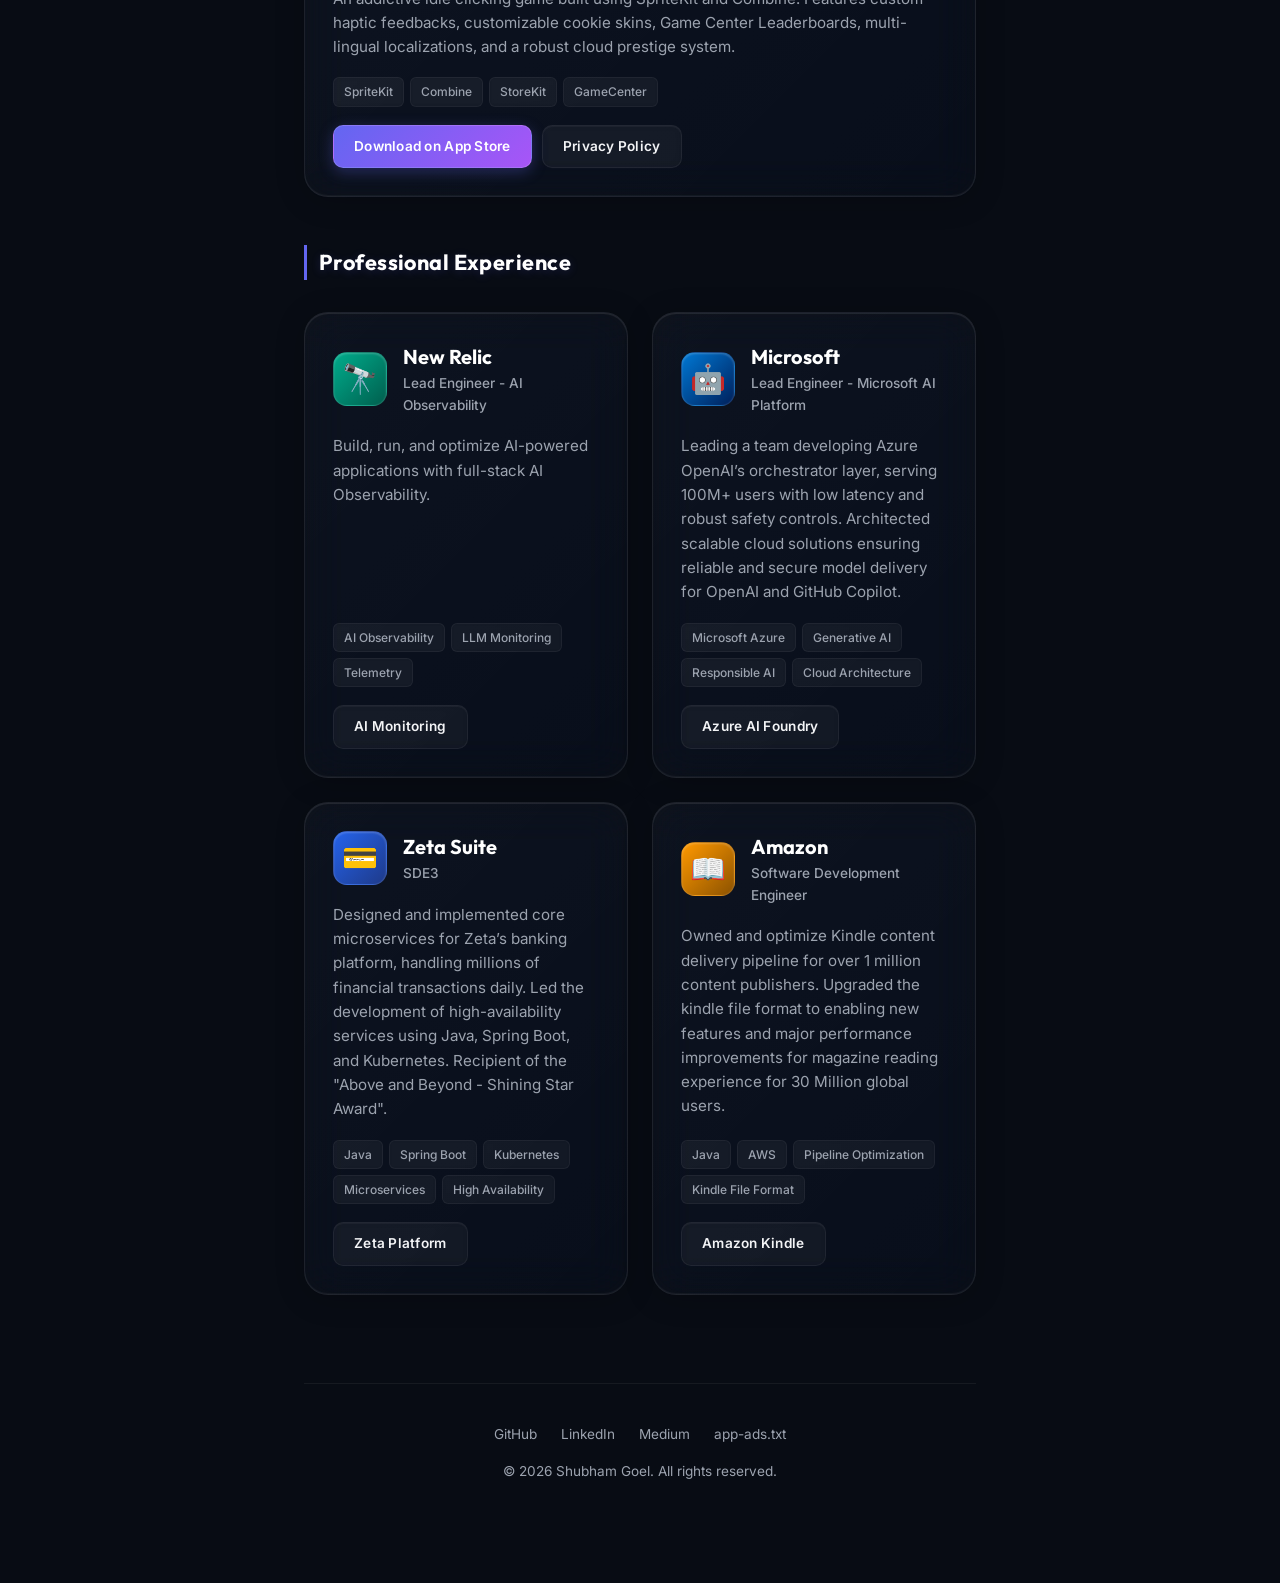
==== commit 7876bb35: "Revert to single-column layout, move professional experience to bottom, and add email contact" ====
--- a/index.html
+++ b/index.html
@@ -44,220 +44,215 @@
                 <svg viewBox="0 0 24 24" fill="none" stroke="currentColor" stroke-width="2" stroke-linecap="round" stroke-linejoin="round"><path d="M9 19c-5 1.5-5-2.5-7-3m14 6v-3.87a3.37 3.37 0 0 0-.94-2.61c3.14-.35 6.44-1.54 6.44-7A5.44 5.44 0 0 0 20 4.77 5.07 5.07 0 0 0 19.91 1S18.73.65 16 2.48a13.38 13.38 0 0 0-7 0C6.27.65 5.09 1 5.09 1A5.07 5.07 0 0 0 5 4.77a5.44 5.44 0 0 0-1.5 3.78c0 5.42 3.3 6.61 6.44 7A3.37 3.37 0 0 0 9 18.13V22"></path></svg>
                 GitHub
             </a>
+            <a href="mailto:theshubhamgoel@gmail.com" class="social-pill email" id="social-email">
+                <svg viewBox="0 0 24 24" fill="none" stroke="currentColor" stroke-width="2" stroke-linecap="round" stroke-linejoin="round"><path d="M4 4h16c1.1 0 2 .9 2 2v12c0 1.1-.9 2-2 2H4c-1.1 0-2-.9-2-2V6c0-1.1.9-2 2-2z"></path><polyline points="22,6 12,13 2,6"></polyline></svg>
+                Email
+            </a>
         </div>
 
-        <!-- Split Layout Wrapper -->
-        <div class="main-layout">
-            <!-- Left Column: Writing & Indie Applications -->
-            <div class="layout-left">
-                <!-- Section: Technical Writing & Articles -->
-                <div class="section-block">
-                    <div class="section-title">Technical Writing & Articles</div>
-                    <div class="grid">
-                        <!-- Deep Learning -->
-                        <div class="card">
-                            <div class="card-header">
-                                <div class="badge-icon" style="background: var(--deeplearning-gradient);">🧠</div>
-                                <div class="card-title-group">
-                                    <h2>Deep Learning Book Series</h2>
-                                    <p>Machine Learning Guides</p>
-                                </div>
-                            </div>
-                            <div class="card-body">
-                                <p>A multi-part blogging series detailing hands-on code implementations, training tips, and neural network explanations following Francois Chollet's "Deep Learning with Python".</p>
-                                <div class="tech-tags">
-                                    <span class="tag">Keras</span>
-                                    <span class="tag">TensorFlow</span>
-                                    <span class="tag">AI</span>
-                                </div>
-                            </div>
-                            <div class="card-actions">
-                                <a href="https://medium.com/@theshubhamgoel/deep-learning-with-python-blog-series-46ee02121e48" class="btn btn-secondary" target="_blank" id="btn-dl-writing">Read Series</a>
-                            </div>
-                        </div>
-
-                        <!-- Model Context Protocol -->
-                        <div class="card">
-                            <div class="card-header">
-                                <div class="badge-icon" style="background: var(--mcp-gradient);">🔌</div>
-                                <div class="card-title-group">
-                                    <h2>Model Context Protocol (MCP)</h2>
-                                    <p>LLM & Agent Integration Guide</p>
-                                </div>
-                            </div>
-                            <div class="card-body">
-                                <p>A comprehensive developer's guide to the Model Context Protocol (MCP), explaining how to securely connect LLMs to local data sources, tools, and environments.</p>
-                                <div class="tech-tags">
-                                    <span class="tag">MCP</span>
-                                    <span class="tag">AI Agents</span>
-                                    <span class="tag">LLMs</span>
-                                </div>
-                            </div>
-                            <div class="card-actions">
-                                <a href="https://medium.com/@theshubhamgoel/demystifying-model-context-protocol-mcp-a-quick-guide-2f6d3ca5b8f1" class="btn btn-secondary" target="_blank" id="btn-mcp-writing">Read Guide</a>
-                            </div>
-                        </div>
-
-                        <!-- Project Hail Mary -->
-                        <div class="card">
-                            <div class="card-header">
-                                <div class="badge-icon" style="background: var(--hailmary-gradient);">🚀</div>
-                                <div class="card-title-group">
-                                    <h2>Project Hail Mary Reviews</h2>
-                                    <p>Sci-Fi Literature Blog</p>
-                                </div>
-                            </div>
-                            <div class="card-body">
-                                <p>An ongoing exploration and chapter-by-chapter analysis of Andy Weir's science fiction novel, focusing on physics accuracy, narrative pacing, and themes of engineering problem-solving.</p>
-                                <div class="tech-tags">
-                                    <span class="tag">Sci-Fi</span>
-                                    <span class="tag">Analysis</span>
-                                    <span class="tag">Writing</span>
-                                </div>
-                            </div>
-                            <div class="card-actions">
-                                <a href="https://medium.com/@theshubhamgoel/project-hail-mary-why-im-reading-this-book-and-why-you-should-too-8137e31142b4" class="btn btn-secondary" target="_blank" id="btn-hailmary-writing">Read Reviews</a>
-                            </div>
-                        </div>
-                    </div>
-                </div>
-
-                <!-- Section: Indie Applications -->
-                <div class="section-block">
-                    <div class="section-title">Indie Applications</div>
-                    <div class="grid">
-                        <!-- Cookie King -->
-                        <div class="card">
-                            <div class="card-header">
-                                <div class="badge-icon" style="background: var(--cookie-gradient);">🍪</div>
-                                <div class="card-title-group">
-                                    <h2>Cookie King: Idle Empire</h2>
-                                    <p>iOS Game Development</p>
-                                </div>
-                            </div>
-                            <div class="card-body">
-                                <p>An addictive idle clicking game built using SpriteKit and Combine. Features custom haptic feedbacks, customizable cookie skins, Game Center Leaderboards, multi-lingual localizations, and a robust cloud prestige system.</p>
-                                <div class="tech-tags">
-                                    <span class="tag">SpriteKit</span>
-                                    <span class="tag">Combine</span>
-                                    <span class="tag">StoreKit</span>
-                                    <span class="tag">GameCenter</span>
-                                </div>
-                            </div>
-                            <div class="card-actions">
-                                <a href="https://apps.apple.com/us/app/cookie-king-idle-empire/id6773855897" class="btn btn-primary" target="_blank" id="btn-appstore">Download on App Store</a>
-                                <a href="https://theshubhamgoel.github.io/cookie-king/" class="btn btn-secondary" id="btn-privacy">Privacy Policy</a>
-                            </div>
-                        </div>
-                    </div>
-                </div>
-            </div>
-
-            <!-- Right Column: Professional Experience -->
-            <div class="layout-right">
-                <!-- Section: Professional Experience -->
-                <div class="section-block">
-                    <div class="section-title">Professional Experience</div>
-                    <div class="grid">
-                        <!-- New Relic -->
-                        <div class="card">
-                            <div class="card-header">
-                                <div class="badge-icon" style="background: var(--newrelic-gradient);">
-                                    <img src="https://www.google.com/s2/favicons?sz=128&domain=newrelic.com" alt="New Relic Logo" style="width: 32px; height: 32px; object-fit: contain;" onerror="this.style.display='none'; this.parentElement.textContent='🔭';">
-                                </div>
-                                <div class="card-title-group">
-                                    <h2>New Relic</h2>
-                                    <p>Lead Engineer - AI Observability</p>
-                                </div>
-                            </div>
-                            <div class="card-body">
-                                <p>Build, run, and optimize AI-powered applications with full-stack AI Observability.</p>
-                                <div class="tech-tags">
-                                    <span class="tag">AI Observability</span>
-                                    <span class="tag">LLM Monitoring</span>
-                                    <span class="tag">Telemetry</span>
-                                </div>
-                            </div>
-                            <div class="card-actions">
-                                <a href="https://newrelic.com/platform/ai-monitoring" class="btn btn-secondary" target="_blank" id="btn-newrelic">AI Monitoring</a>
-                            </div>
-                        </div>
-
-                        <!-- Microsoft -->
-                        <div class="card">
-                            <div class="card-header">
-                                <div class="badge-icon" style="background: var(--microsoft-gradient);">
-                                    <img src="https://www.google.com/s2/favicons?sz=128&domain=microsoft.com" alt="Microsoft Logo" style="width: 32px; height: 32px; object-fit: contain;" onerror="this.style.display='none'; this.parentElement.textContent='🤖';">
-                                </div>
-                                <div class="card-title-group">
-                                    <h2>Microsoft</h2>
-                                    <p>Lead Engineer - Microsoft AI Platform</p>
-                                </div>
-                            </div>
-                            <div class="card-body">
-                                <p>Leading a team developing Azure OpenAI’s orchestrator layer, serving 100M+ users with low latency and robust safety controls. Architected scalable cloud solutions ensuring reliable and secure model delivery for OpenAI and GitHub Copilot.</p>
-                                <div class="tech-tags">
-                                    <span class="tag">Microsoft Azure</span>
-                                    <span class="tag">Generative AI</span>
-                                    <span class="tag">Responsible AI</span>
-                                    <span class="tag">Cloud Architecture</span>
-                                </div>
-                            </div>
-                            <div class="card-actions">
-                                <a href="https://azure.microsoft.com/en-us/products/ai-foundry" class="btn btn-secondary" target="_blank" id="btn-microsoft">Azure AI Foundry</a>
-                            </div>
-                        </div>
-
-                        <!-- Zeta Suite -->
-                        <div class="card">
-                            <div class="card-header">
-                                <div class="badge-icon" style="background: var(--zeta-gradient);">
-                                    <img src="https://www.google.com/s2/favicons?sz=128&domain=zeta.tech" alt="Zeta Suite Logo" style="width: 32px; height: 32px; object-fit: contain;" onerror="this.style.display='none'; this.parentElement.textContent='💳';">
-                                </div>
-                                <div class="card-title-group">
-                                    <h2>Zeta Suite</h2>
-                                    <p>SDE3</p>
-                                </div>
-                            </div>
-                            <div class="card-body">
-                                <p>Designed and implemented core microservices for Zeta’s banking platform, handling millions of financial transactions daily. Led the development of high-availability services using Java, Spring Boot, and Kubernetes. Recipient of the "Above and Beyond - Shining Star Award".</p>
-                                <div class="tech-tags">
-                                    <span class="tag">Java</span>
-                                    <span class="tag">Spring Boot</span>
-                                    <span class="tag">Kubernetes</span>
-                                    <span class="tag">Microservices</span>
-                                    <span class="tag">High Availability</span>
-                                </div>
-                            </div>
-                            <div class="card-actions">
-                                <a href="https://www.zeta.tech" class="btn btn-secondary" target="_blank" id="btn-zeta">Zeta Platform</a>
-                            </div>
-                        </div>
-
-                        <!-- Amazon -->
-                        <div class="card">
-                            <div class="card-header">
-                                <div class="badge-icon" style="background: var(--amazon-gradient);">
-                                    <img src="https://www.google.com/s2/favicons?sz=128&domain=amazon.com" alt="Amazon Logo" style="width: 32px; height: 32px; object-fit: contain;" onerror="this.style.display='none'; this.parentElement.textContent='📖';">
-                                </div>
-                                <div class="card-title-group">
-                                    <h2>Amazon</h2>
-                                    <p>Software Development Engineer</p>
-                                </div>
-                            </div>
-                            <div class="card-body">
-                                <p>Owned and optimize Kindle content delivery pipeline for over 1 million content publishers. Upgraded the kindle file format to enabling new features and major performance improvements for magazine reading experience for 30 Million global users.</p>
-                                <div class="tech-tags">
-                                    <span class="tag">Java</span>
-                                    <span class="tag">AWS</span>
-                                    <span class="tag">Pipeline Optimization</span>
-                                    <span class="tag">Kindle File Format</span>
-                                </div>
-                            </div>
-                            <div class="card-actions">
-                                <a href="https://www.amazon.com/kindle" class="btn btn-secondary" target="_blank" id="btn-amazon">Amazon Kindle</a>
-                            </div>
-                        </div>
+        <!-- Section 1: Technical Writing & Articles -->
+        <div class="section-block">
+            <div class="section-title">Technical Writing & Articles</div>
+            <div class="grid grid-2col">
+                <!-- Deep Learning -->
+                <div class="card">
+                    <div class="card-header">
+                        <div class="badge-icon" style="background: var(--deeplearning-gradient);">🧠</div>
+                        <div class="card-title-group">
+                            <h2>Deep Learning Book Series</h2>
+                            <p>Machine Learning Guides</p>
+                        </div>
+                    </div>
+                    <div class="card-body">
+                        <p>A multi-part blogging series detailing hands-on code implementations, training tips, and neural network explanations following Francois Chollet's "Deep Learning with Python".</p>
+                        <div class="tech-tags">
+                            <span class="tag">Keras</span>
+                            <span class="tag">TensorFlow</span>
+                            <span class="tag">AI</span>
+                        </div>
+                    </div>
+                    <div class="card-actions">
+                        <a href="https://medium.com/@theshubhamgoel/deep-learning-with-python-blog-series-46ee02121e48" class="btn btn-secondary" target="_blank" id="btn-dl-writing">Read Series</a>
+                    </div>
+                </div>
+
+                <!-- Model Context Protocol -->
+                <div class="card">
+                    <div class="card-header">
+                        <div class="badge-icon" style="background: var(--mcp-gradient);">🔌</div>
+                        <div class="card-title-group">
+                            <h2>Model Context Protocol (MCP)</h2>
+                            <p>LLM & Agent Integration Guide</p>
+                        </div>
+                    </div>
+                    <div class="card-body">
+                        <p>A comprehensive developer's guide to the Model Context Protocol (MCP), explaining how to securely connect LLMs to local data sources, tools, and environments.</p>
+                        <div class="tech-tags">
+                            <span class="tag">MCP</span>
+                            <span class="tag">AI Agents</span>
+                            <span class="tag">LLMs</span>
+                        </div>
+                    </div>
+                    <div class="card-actions">
+                        <a href="https://medium.com/@theshubhamgoel/demystifying-model-context-protocol-mcp-a-quick-guide-2f6d3ca5b8f1" class="btn btn-secondary" target="_blank" id="btn-mcp-writing">Read Guide</a>
+                    </div>
+                </div>
+
+                <!-- Project Hail Mary -->
+                <div class="card">
+                    <div class="card-header">
+                        <div class="badge-icon" style="background: var(--hailmary-gradient);">🚀</div>
+                        <div class="card-title-group">
+                            <h2>Project Hail Mary Reviews</h2>
+                            <p>Sci-Fi Literature Blog</p>
+                        </div>
+                    </div>
+                    <div class="card-body">
+                        <p>An ongoing exploration and chapter-by-chapter analysis of Andy Weir's science fiction novel, focusing on physics accuracy, narrative pacing, and themes of engineering problem-solving.</p>
+                        <div class="tech-tags">
+                            <span class="tag">Sci-Fi</span>
+                            <span class="tag">Analysis</span>
+                            <span class="tag">Writing</span>
+                        </div>
+                    </div>
+                    <div class="card-actions">
+                        <a href="https://medium.com/@theshubhamgoel/project-hail-mary-why-im-reading-this-book-and-why-you-should-too-8137e31142b4" class="btn btn-secondary" target="_blank" id="btn-hailmary-writing">Read Reviews</a>
+                    </div>
+                </div>
+            </div>
+        </div>
+
+        <!-- Section 2: Indie Applications -->
+        <div class="section-block">
+            <div class="section-title">Indie Applications</div>
+            <div class="grid">
+                <!-- Cookie King -->
+                <div class="card">
+                    <div class="card-header">
+                        <div class="badge-icon" style="background: var(--cookie-gradient);">🍪</div>
+                        <div class="card-title-group">
+                            <h2>Cookie King: Idle Empire</h2>
+                            <p>iOS Game Development</p>
+                        </div>
+                    </div>
+                    <div class="card-body">
+                        <p>An addictive idle clicking game built using SpriteKit and Combine. Features custom haptic feedbacks, customizable cookie skins, Game Center Leaderboards, multi-lingual localizations, and a robust cloud prestige system.</p>
+                        <div class="tech-tags">
+                            <span class="tag">SpriteKit</span>
+                            <span class="tag">Combine</span>
+                            <span class="tag">StoreKit</span>
+                            <span class="tag">GameCenter</span>
+                        </div>
+                    </div>
+                    <div class="card-actions">
+                        <a href="https://apps.apple.com/us/app/cookie-king-idle-empire/id6773855897" class="btn btn-primary" target="_blank" id="btn-appstore">Download on App Store</a>
+                        <a href="https://theshubhamgoel.github.io/cookie-king/" class="btn btn-secondary" id="btn-privacy">Privacy Policy</a>
+                    </div>
+                </div>
+            </div>
+        </div>
+
+        <!-- Section 3: Professional Experience -->
+        <div class="section-block">
+            <div class="section-title">Professional Experience</div>
+            <div class="grid grid-2col">
+                <!-- New Relic -->
+                <div class="card">
+                    <div class="card-header">
+                        <div class="badge-icon" style="background: var(--newrelic-gradient);">
+                            <img src="https://www.google.com/s2/favicons?sz=128&domain=newrelic.com" alt="New Relic Logo" style="width: 32px; height: 32px; object-fit: contain;" onerror="this.style.display='none'; this.parentElement.textContent='🔭';">
+                        </div>
+                        <div class="card-title-group">
+                            <h2>New Relic</h2>
+                            <p>Lead Engineer - AI Observability</p>
+                        </div>
+                    </div>
+                    <div class="card-body">
+                        <p>Build, run, and optimize AI-powered applications with full-stack AI Observability.</p>
+                        <div class="tech-tags">
+                            <span class="tag">AI Observability</span>
+                            <span class="tag">LLM Monitoring</span>
+                            <span class="tag">Telemetry</span>
+                        </div>
+                    </div>
+                    <div class="card-actions">
+                        <a href="https://newrelic.com/platform/ai-monitoring" class="btn btn-secondary" target="_blank" id="btn-newrelic">AI Monitoring</a>
+                    </div>
+                </div>
+
+                <!-- Microsoft -->
+                <div class="card">
+                    <div class="card-header">
+                        <div class="badge-icon" style="background: var(--microsoft-gradient);">
+                            <img src="https://www.google.com/s2/favicons?sz=128&domain=microsoft.com" alt="Microsoft Logo" style="width: 32px; height: 32px; object-fit: contain;" onerror="this.style.display='none'; this.parentElement.textContent='🤖';">
+                        </div>
+                        <div class="card-title-group">
+                            <h2>Microsoft</h2>
+                            <p>Lead Engineer - Microsoft AI Platform</p>
+                        </div>
+                    </div>
+                    <div class="card-body">
+                        <p>Leading a team developing Azure OpenAI’s orchestrator layer, serving 100M+ users with low latency and robust safety controls. Architected scalable cloud solutions ensuring reliable and secure model delivery for OpenAI and GitHub Copilot.</p>
+                        <div class="tech-tags">
+                            <span class="tag">Microsoft Azure</span>
+                            <span class="tag">Generative AI</span>
+                            <span class="tag">Responsible AI</span>
+                            <span class="tag">Cloud Architecture</span>
+                        </div>
+                    </div>
+                    <div class="card-actions">
+                        <a href="https://azure.microsoft.com/en-us/products/ai-foundry" class="btn btn-secondary" target="_blank" id="btn-microsoft">Azure AI Foundry</a>
+                    </div>
+                </div>
+
+                <!-- Zeta Suite -->
+                <div class="card">
+                    <div class="card-header">
+                        <div class="badge-icon" style="background: var(--zeta-gradient);">
+                            <img src="https://www.google.com/s2/favicons?sz=128&domain=zeta.tech" alt="Zeta Suite Logo" style="width: 32px; height: 32px; object-fit: contain;" onerror="this.style.display='none'; this.parentElement.textContent='💳';">
+                        </div>
+                        <div class="card-title-group">
+                            <h2>Zeta Suite</h2>
+                            <p>SDE3</p>
+                        </div>
+                    </div>
+                    <div class="card-body">
+                        <p>Designed and implemented core microservices for Zeta’s banking platform, handling millions of financial transactions daily. Led the development of high-availability services using Java, Spring Boot, and Kubernetes. Recipient of the "Above and Beyond - Shining Star Award".</p>
+                        <div class="tech-tags">
+                            <span class="tag">Java</span>
+                            <span class="tag">Spring Boot</span>
+                            <span class="tag">Kubernetes</span>
+                            <span class="tag">Microservices</span>
+                            <span class="tag">High Availability</span>
+                        </div>
+                    </div>
+                    <div class="card-actions">
+                        <a href="https://www.zeta.tech" class="btn btn-secondary" target="_blank" id="btn-zeta">Zeta Platform</a>
+                    </div>
+                </div>
+
+                <!-- Amazon -->
+                <div class="card">
+                    <div class="card-header">
+                        <div class="badge-icon" style="background: var(--amazon-gradient);">
+                            <img src="https://www.google.com/s2/favicons?sz=128&domain=amazon.com" alt="Amazon Logo" style="width: 32px; height: 32px; object-fit: contain;" onerror="this.style.display='none'; this.parentElement.textContent='📖';">
+                        </div>
+                        <div class="card-title-group">
+                            <h2>Amazon</h2>
+                            <p>Software Development Engineer</p>
+                        </div>
+                    </div>
+                    <div class="card-body">
+                        <p>Owned and optimize Kindle content delivery pipeline for over 1 million content publishers. Upgraded the kindle file format to enabling new features and major performance improvements for magazine reading experience for 30 Million global users.</p>
+                        <div class="tech-tags">
+                            <span class="tag">Java</span>
+                            <span class="tag">AWS</span>
+                            <span class="tag">Pipeline Optimization</span>
+                            <span class="tag">Kindle File Format</span>
+                        </div>
+                    </div>
+                    <div class="card-actions">
+                        <a href="https://www.amazon.com/kindle" class="btn btn-secondary" target="_blank" id="btn-amazon">Amazon Kindle</a>
                     </div>
                 </div>
             </div>
--- a/css/styles.css
+++ b/css/styles.css
@@ -135,45 +135,6 @@
     align-items: center;
     gap: 48px;
     z-index: 1;
-    transition: max-width 0.4s cubic-bezier(0.16, 1, 0.3, 1);
-}
-
-@media (min-width: 900px) {
-    .container {
-        max-width: 1100px;
-    }
-}
-
-/* Split Column Layout System */
-.main-layout {
-    display: flex;
-    flex-direction: column;
-    gap: 32px;
-    width: 100%;
-}
-
-@media (min-width: 900px) {
-    .main-layout {
-        flex-direction: row;
-        align-items: flex-start;
-        gap: 32px;
-    }
-
-    .layout-left {
-        flex: 1.1;
-        display: flex;
-        flex-direction: column;
-        gap: 32px;
-    }
-
-    .layout-right {
-        flex: 0.9;
-        display: flex;
-        flex-direction: column;
-        gap: 32px;
-        position: sticky;
-        top: 40px;
-    }
 }
 
 /* Profile Header */
@@ -299,6 +260,10 @@
     color: #a855f7;
 }
 
+.social-pill.email:hover {
+    color: #10b981;
+}
+
 /* Section Blocks */
 .section-block {
     width: 100%;
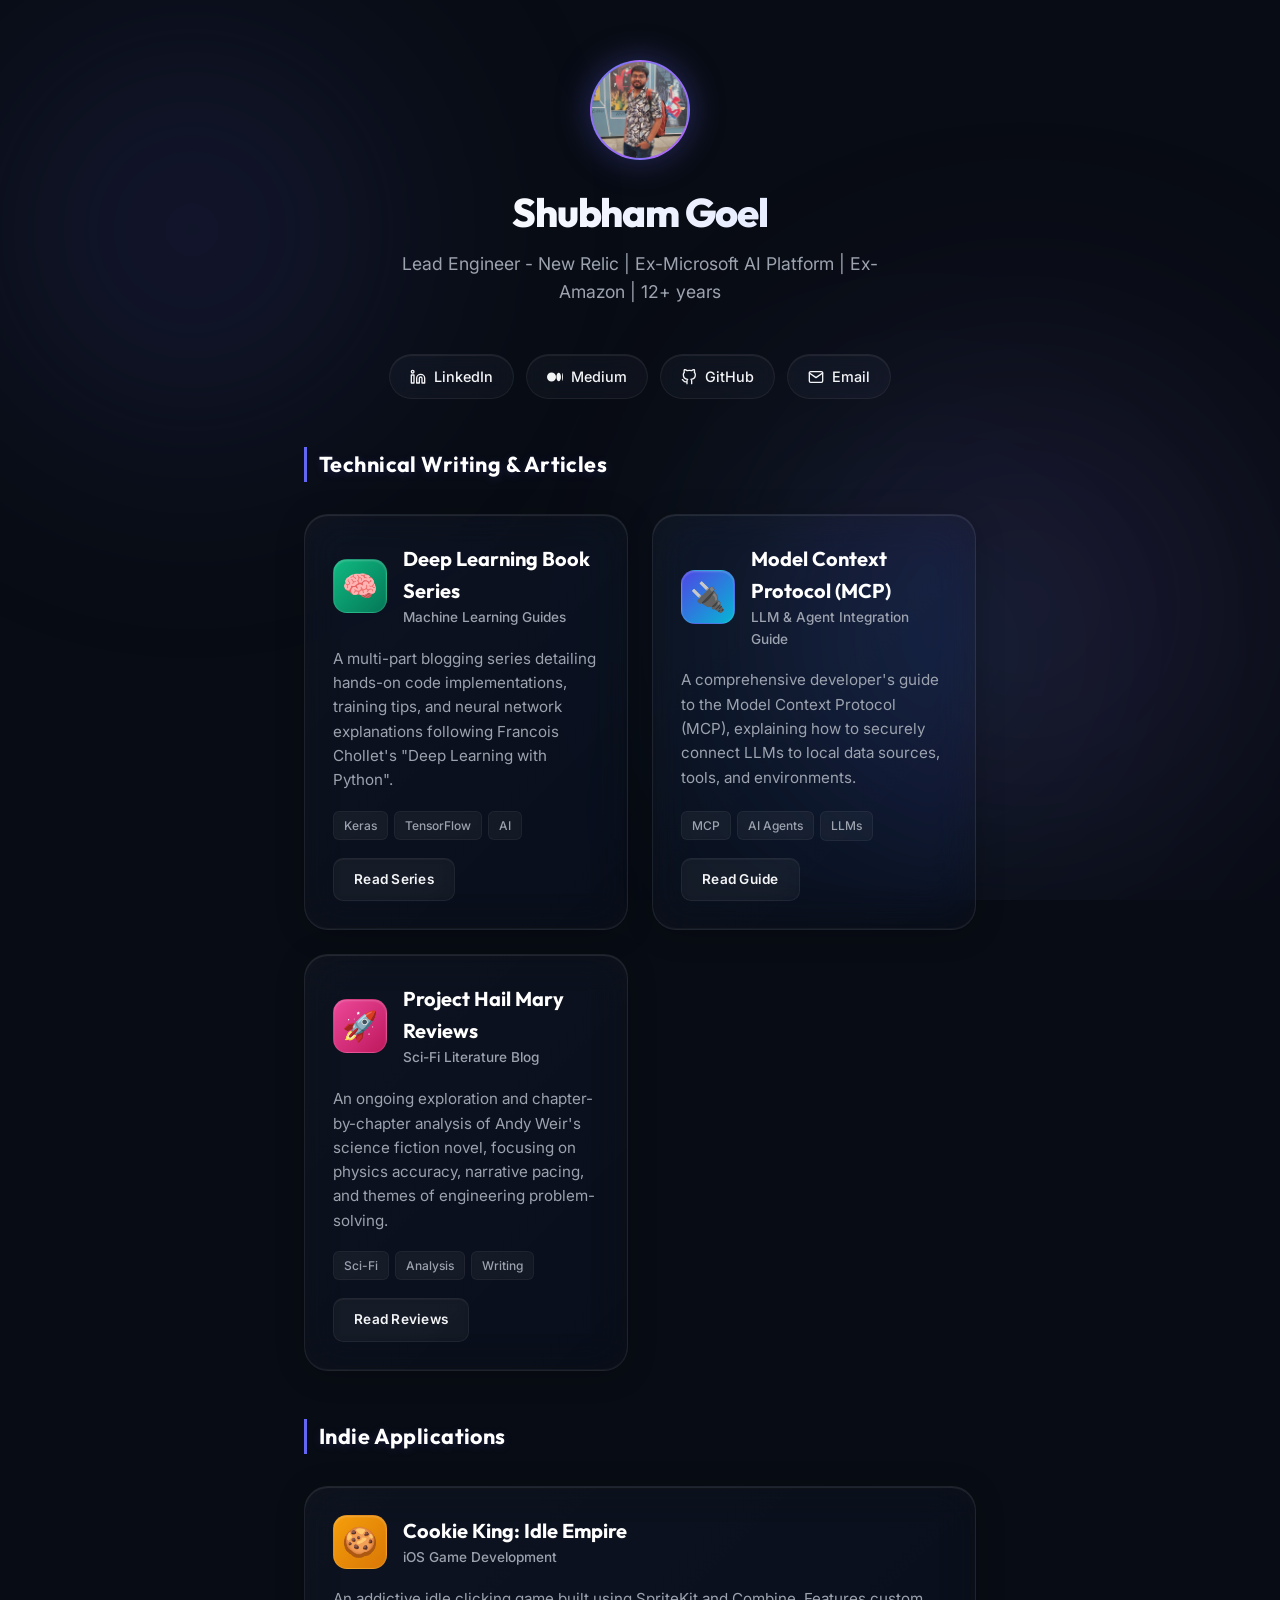
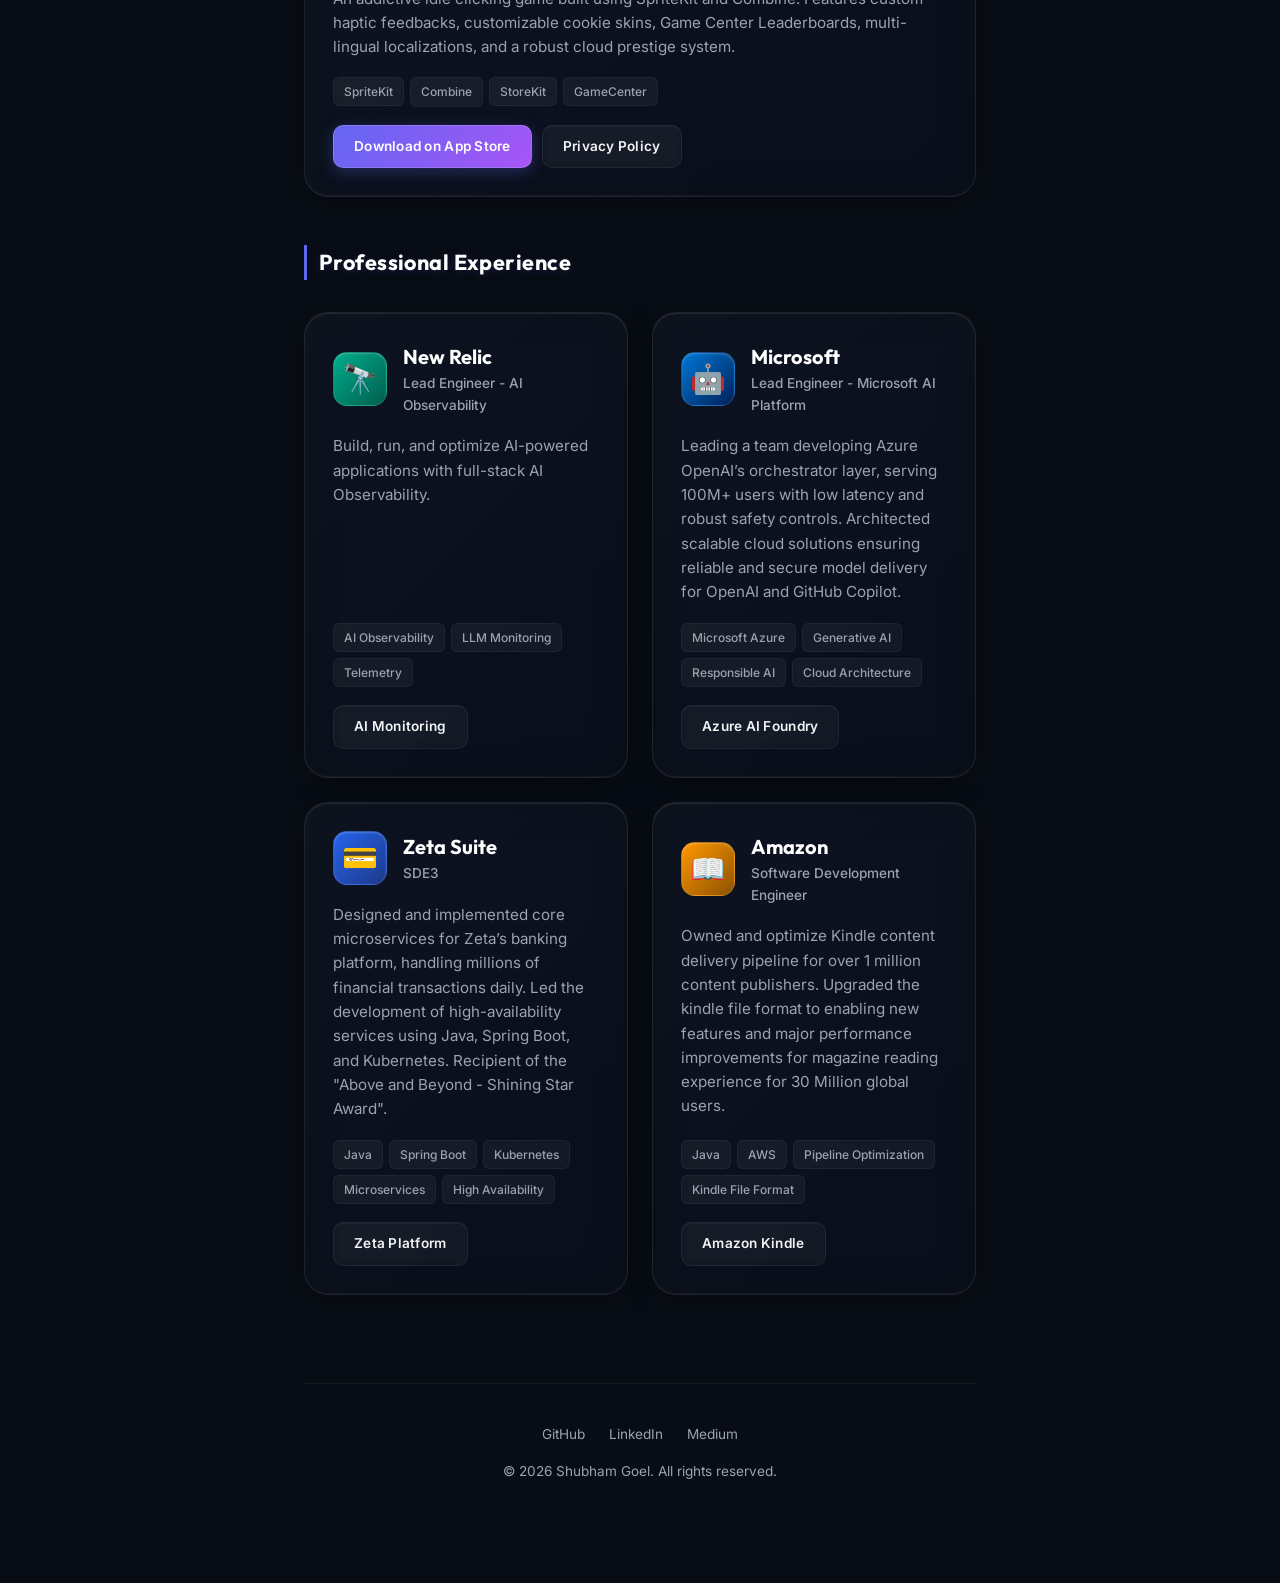
==== commit 6466d805: "Remove app-ads.txt link from footer" ====
--- a/index.html
+++ b/index.html
@@ -258,13 +258,11 @@
             </div>
         </div>
 
-        <!-- Footer -->
         <footer>
             <div class="footer-links">
                 <a href="https://github.com/theshubhamgoel" target="_blank">GitHub</a>
                 <a href="https://www.linkedin.com/in/theshubhamgoel/" target="_blank">LinkedIn</a>
                 <a href="https://medium.com/@theshubhamgoel" target="_blank">Medium</a>
-                <a href="/app-ads.txt" target="_blank">app-ads.txt</a>
             </div>
             <p>&copy; 2026 Shubham Goel. All rights reserved.</p>
         </footer>
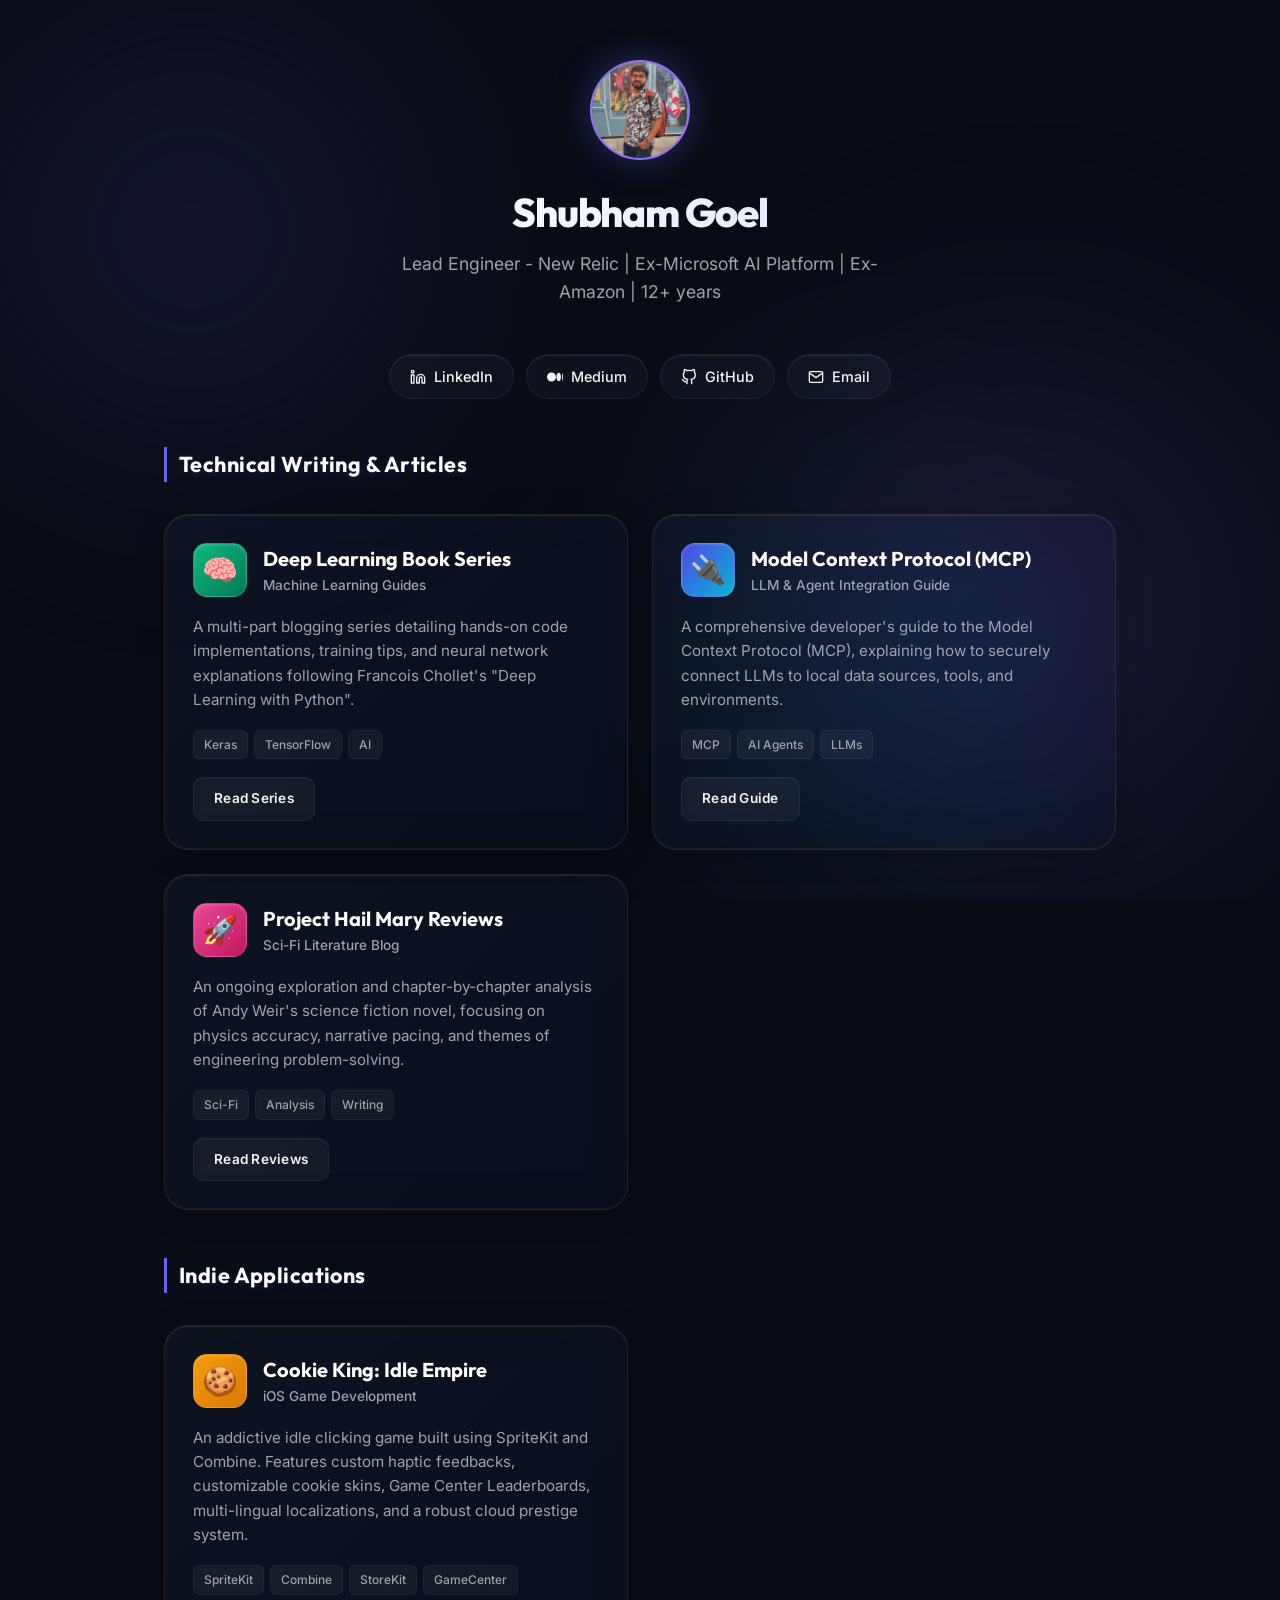
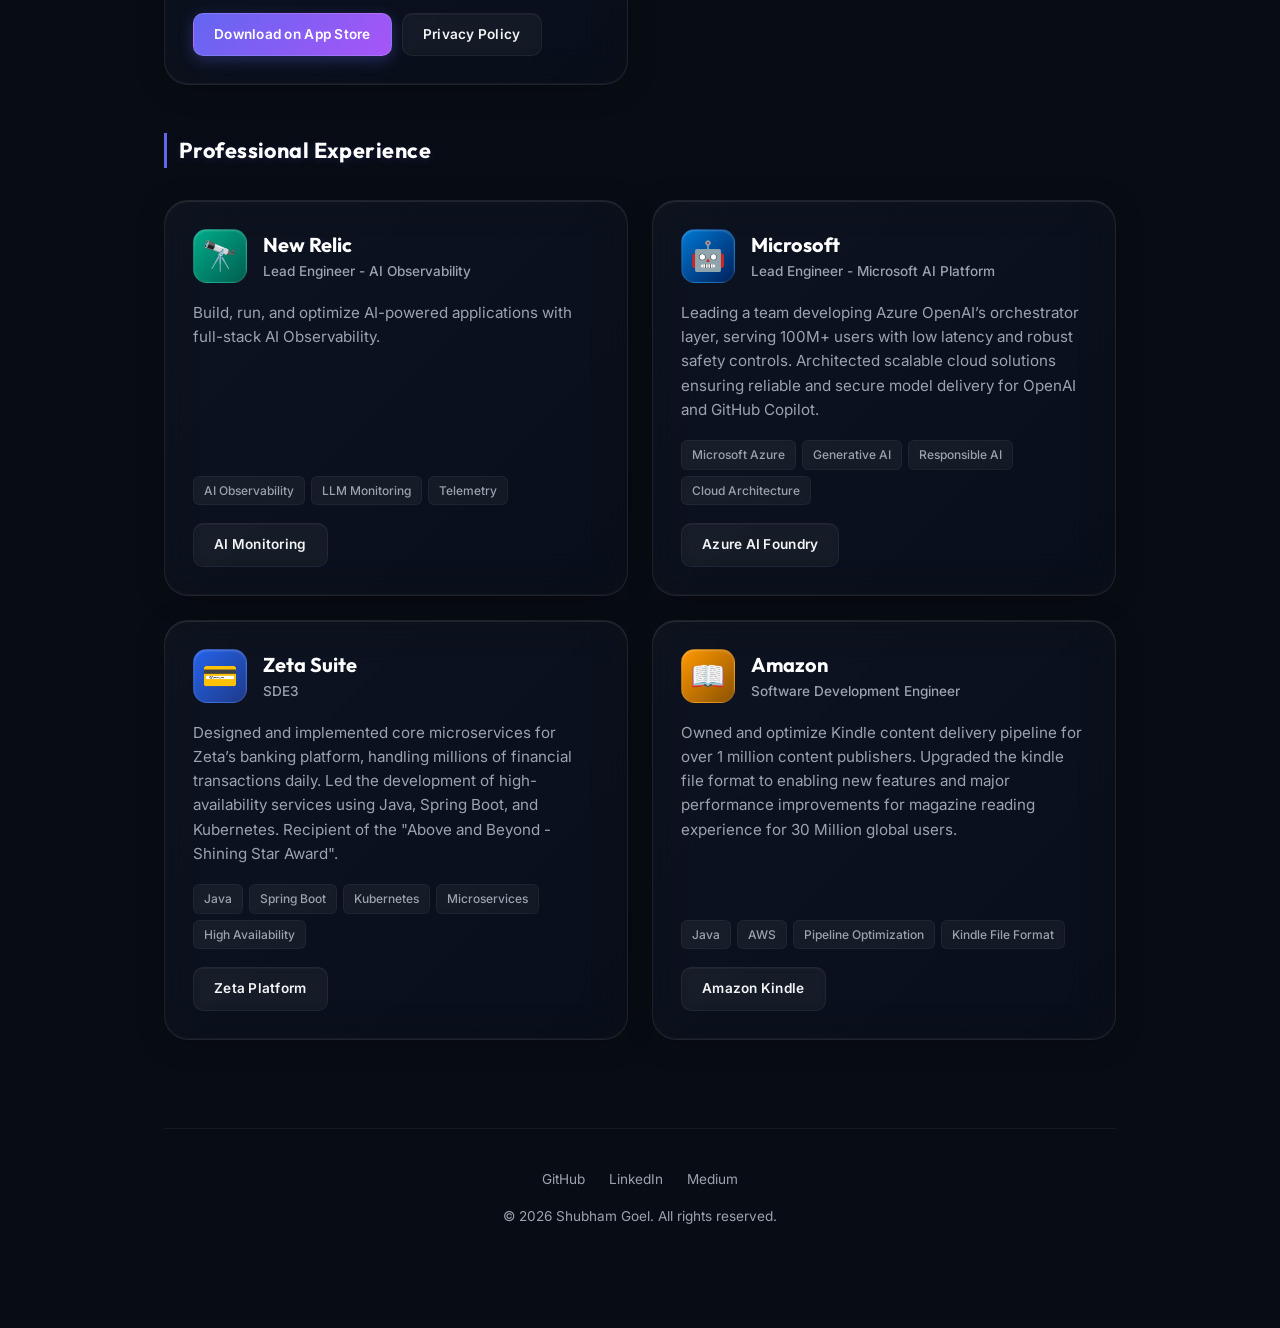
==== commit dbfed2a1: "Increase container max-width to 1000px and align indie app card to 2-column grid" ====
--- a/index.html
+++ b/index.html
@@ -125,7 +125,7 @@
         <!-- Section 2: Indie Applications -->
         <div class="section-block">
             <div class="section-title">Indie Applications</div>
-            <div class="grid">
+            <div class="grid grid-2col">
                 <!-- Cookie King -->
                 <div class="card">
                     <div class="card-header">
--- a/css/styles.css
+++ b/css/styles.css
@@ -128,7 +128,7 @@
 
 .container {
     width: 100%;
-    max-width: 720px;
+    max-width: 1000px;
     padding: 60px 24px;
     display: flex;
     flex-direction: column;
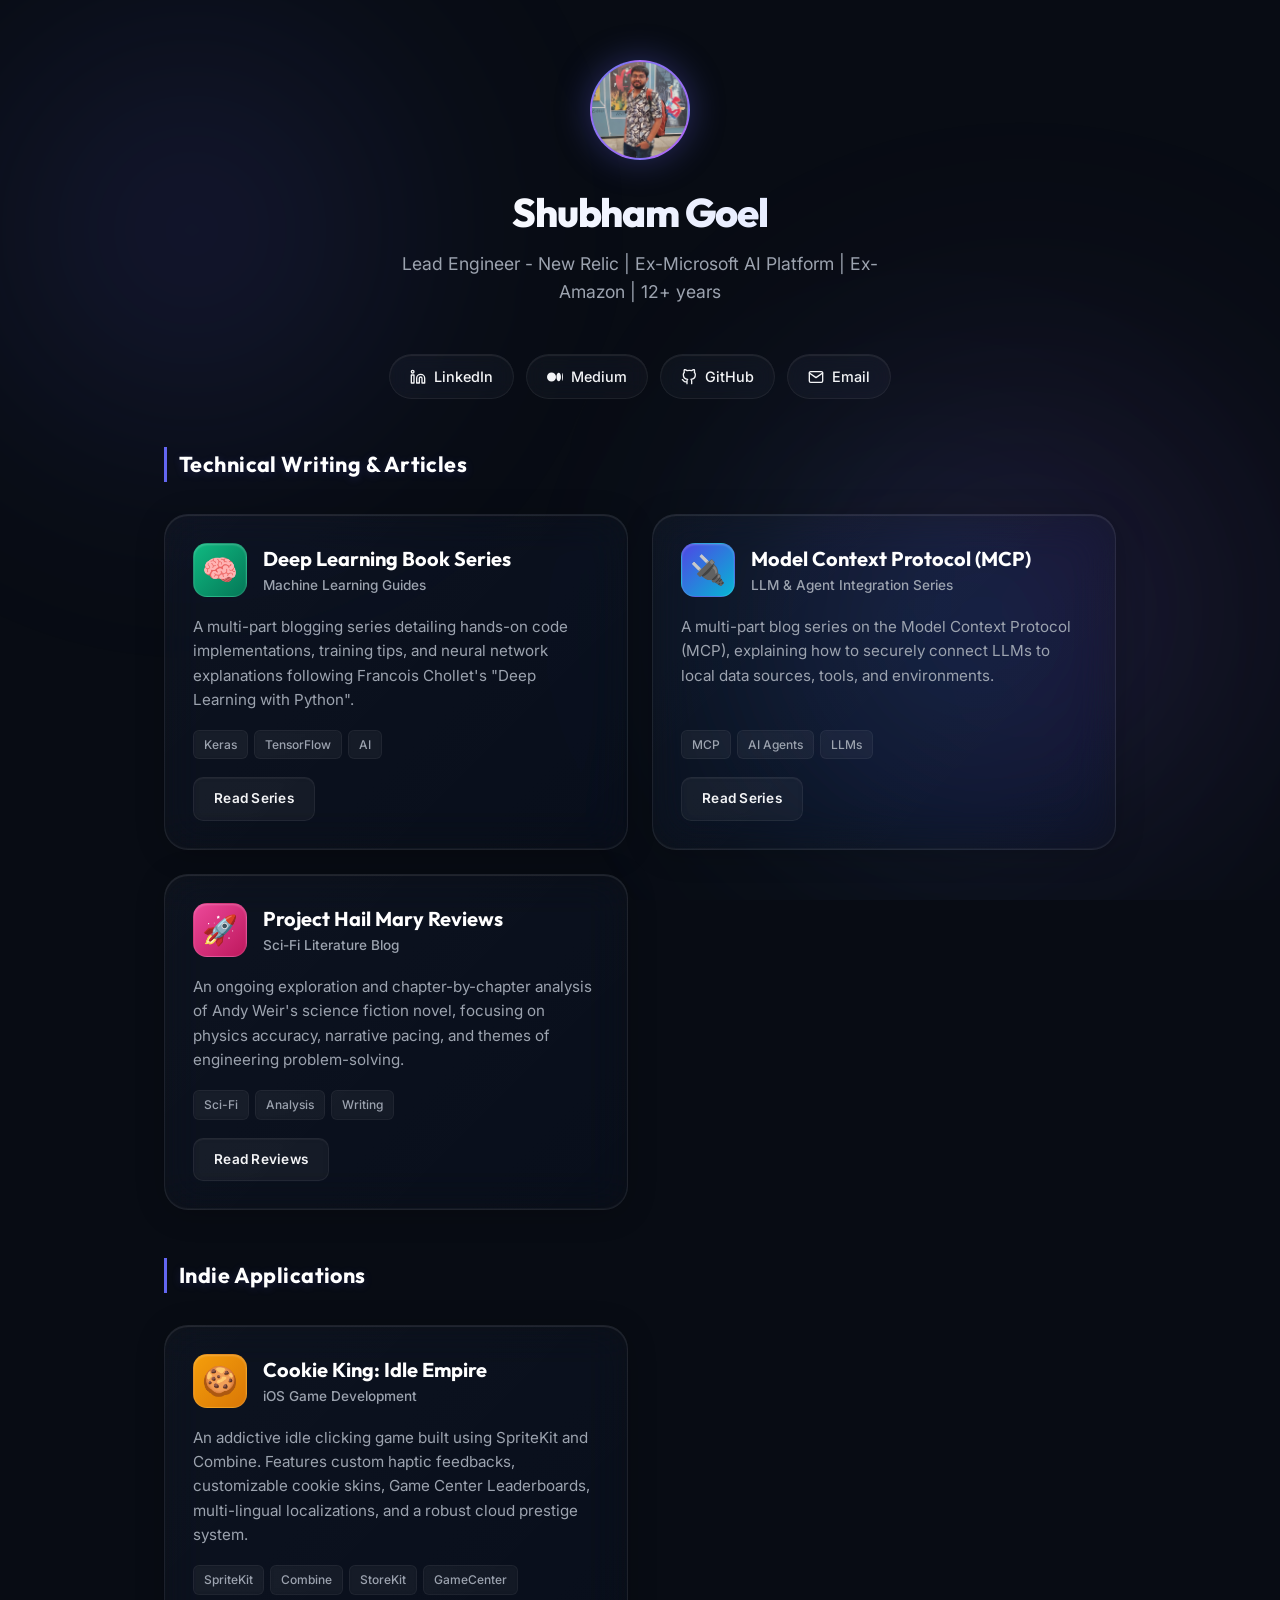
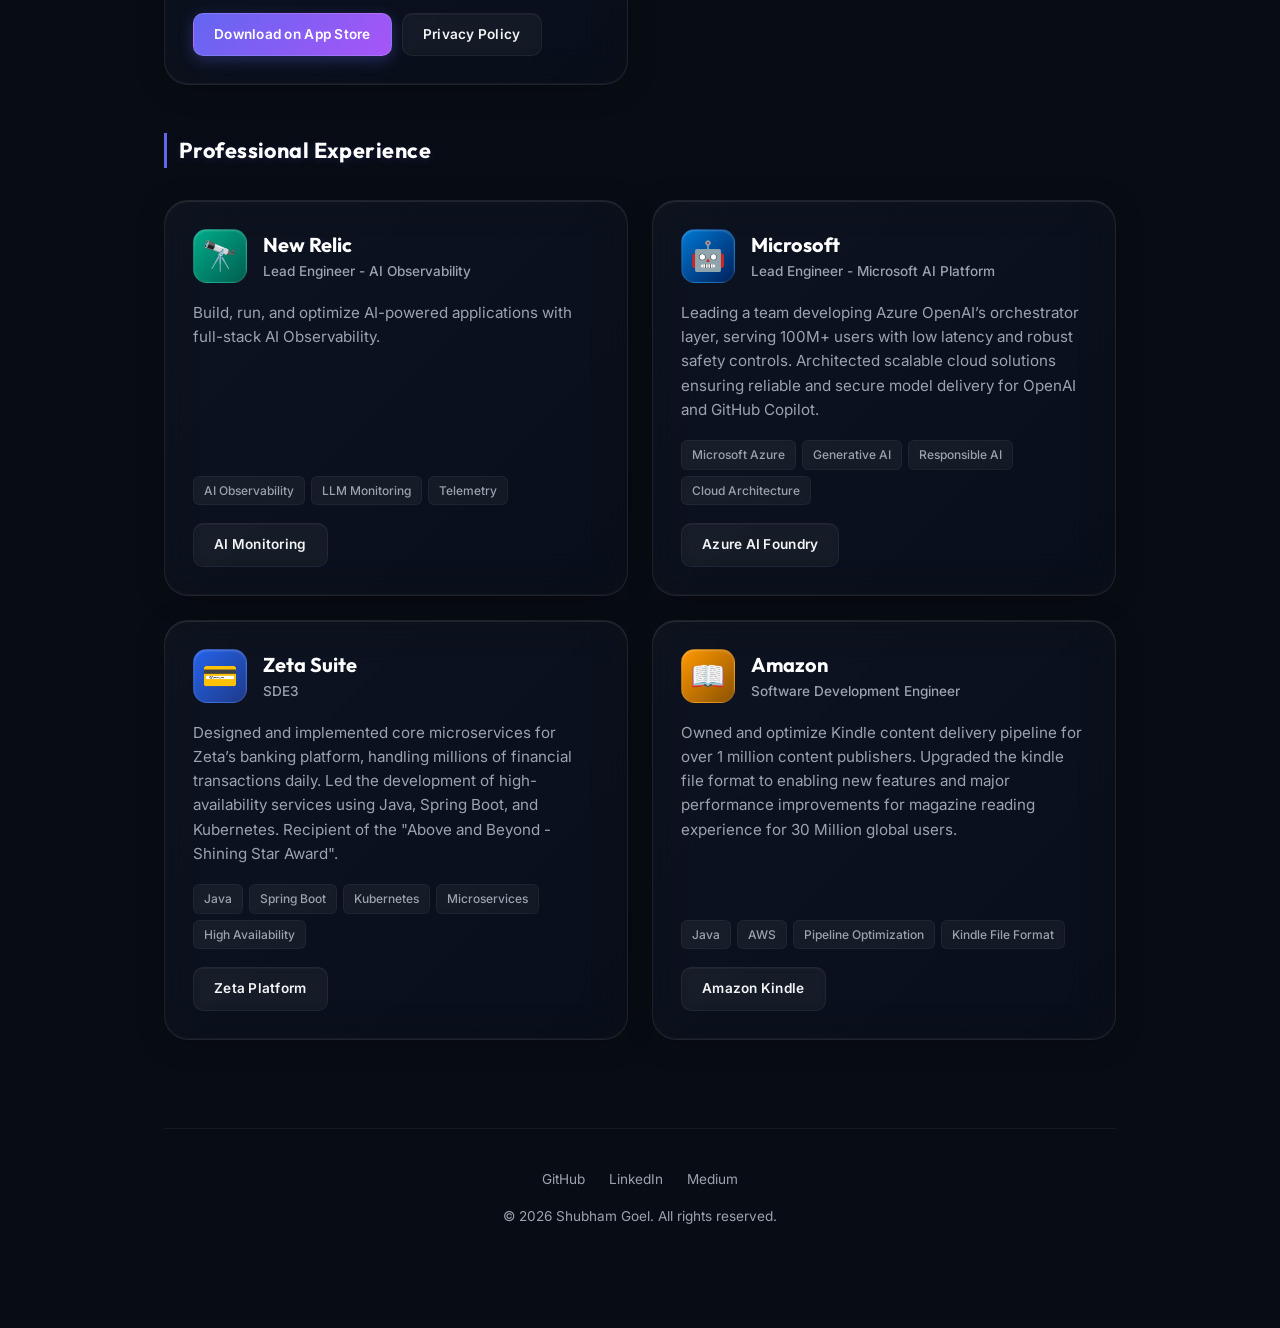
==== commit b2760ff8: "Update Model Context Protocol to be a blog series" ====
--- a/index.html
+++ b/index.html
@@ -82,11 +82,11 @@
                         <div class="badge-icon" style="background: var(--mcp-gradient);">🔌</div>
                         <div class="card-title-group">
                             <h2>Model Context Protocol (MCP)</h2>
-                            <p>LLM & Agent Integration Guide</p>
-                        </div>
-                    </div>
-                    <div class="card-body">
-                        <p>A comprehensive developer's guide to the Model Context Protocol (MCP), explaining how to securely connect LLMs to local data sources, tools, and environments.</p>
+                            <p>LLM & Agent Integration Series</p>
+                        </div>
+                    </div>
+                    <div class="card-body">
+                        <p>A multi-part blog series on the Model Context Protocol (MCP), explaining how to securely connect LLMs to local data sources, tools, and environments.</p>
                         <div class="tech-tags">
                             <span class="tag">MCP</span>
                             <span class="tag">AI Agents</span>
@@ -94,7 +94,7 @@
                         </div>
                     </div>
                     <div class="card-actions">
-                        <a href="https://medium.com/@theshubhamgoel/demystifying-model-context-protocol-mcp-a-quick-guide-2f6d3ca5b8f1" class="btn btn-secondary" target="_blank" id="btn-mcp-writing">Read Guide</a>
+                        <a href="https://medium.com/@theshubhamgoel/demystifying-model-context-protocol-mcp-a-quick-guide-2f6d3ca5b8f1" class="btn btn-secondary" target="_blank" id="btn-mcp-writing">Read Series</a>
                     </div>
                 </div>
 
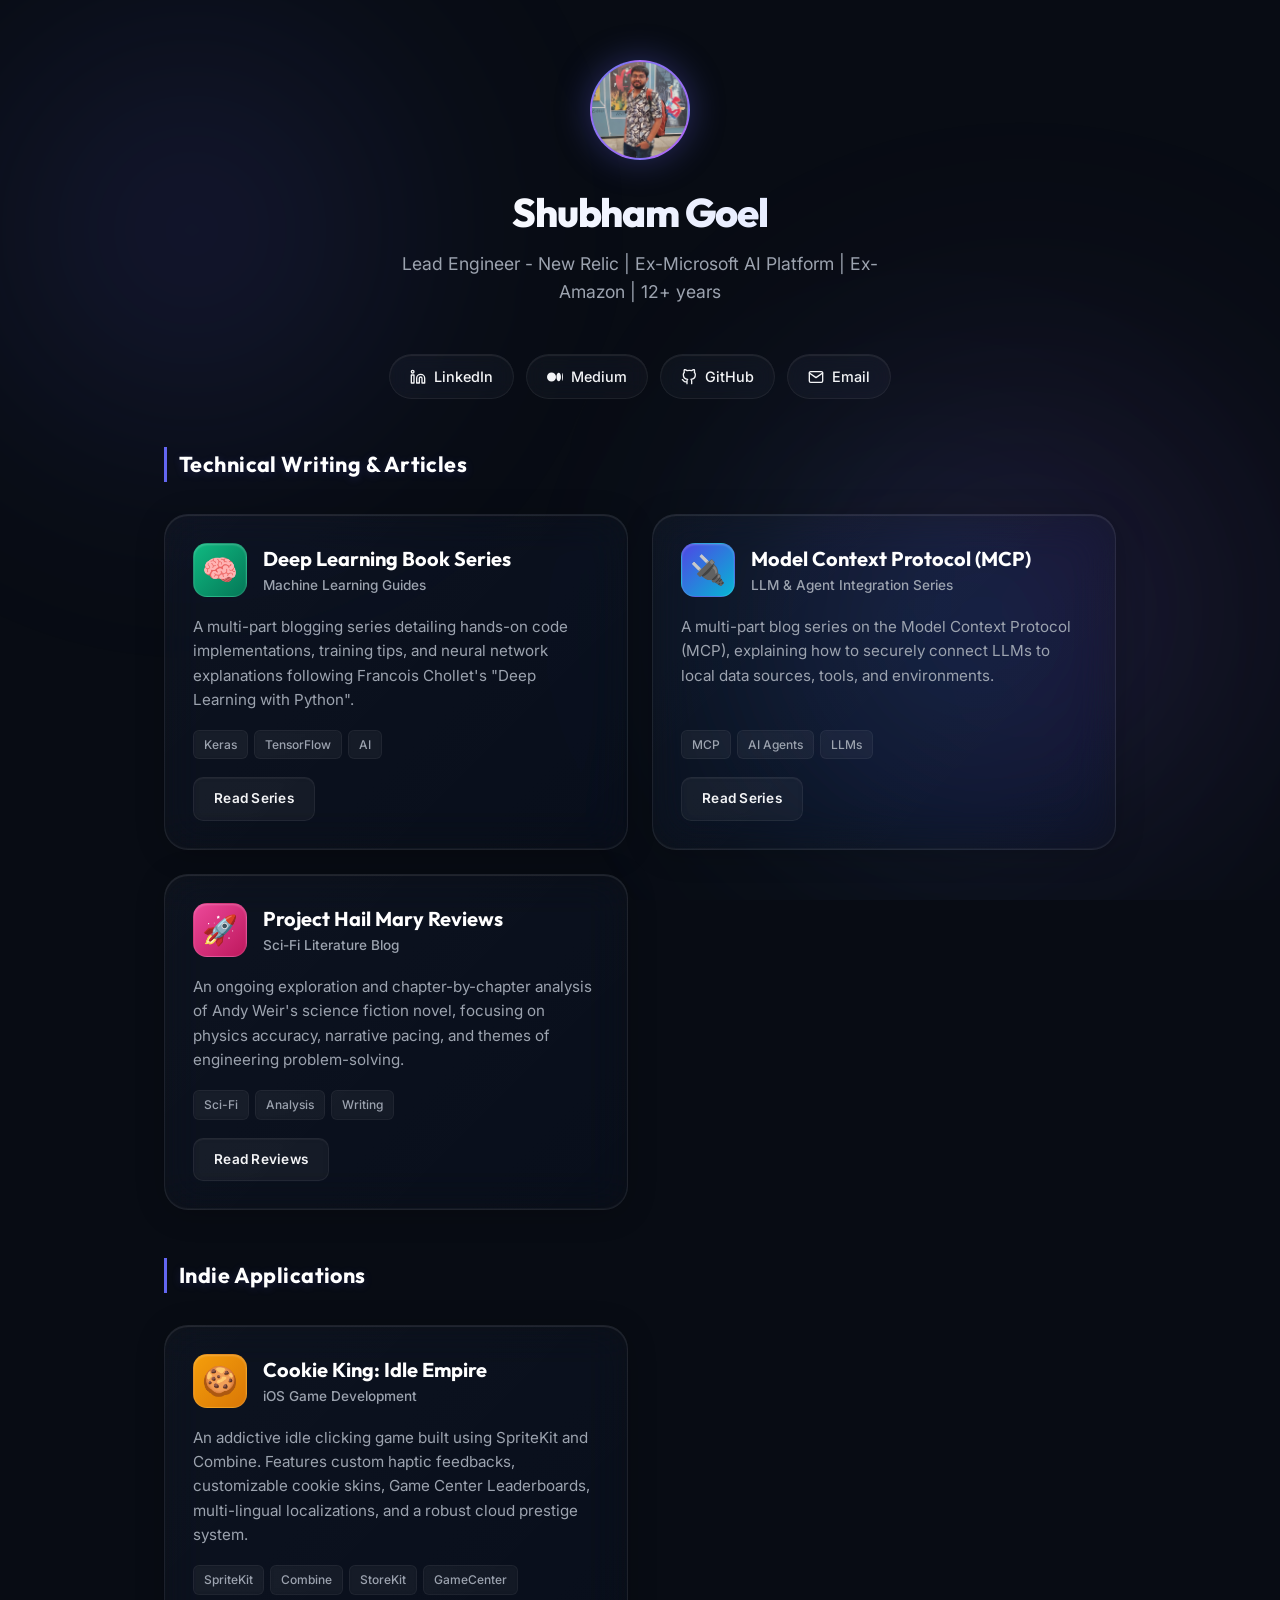
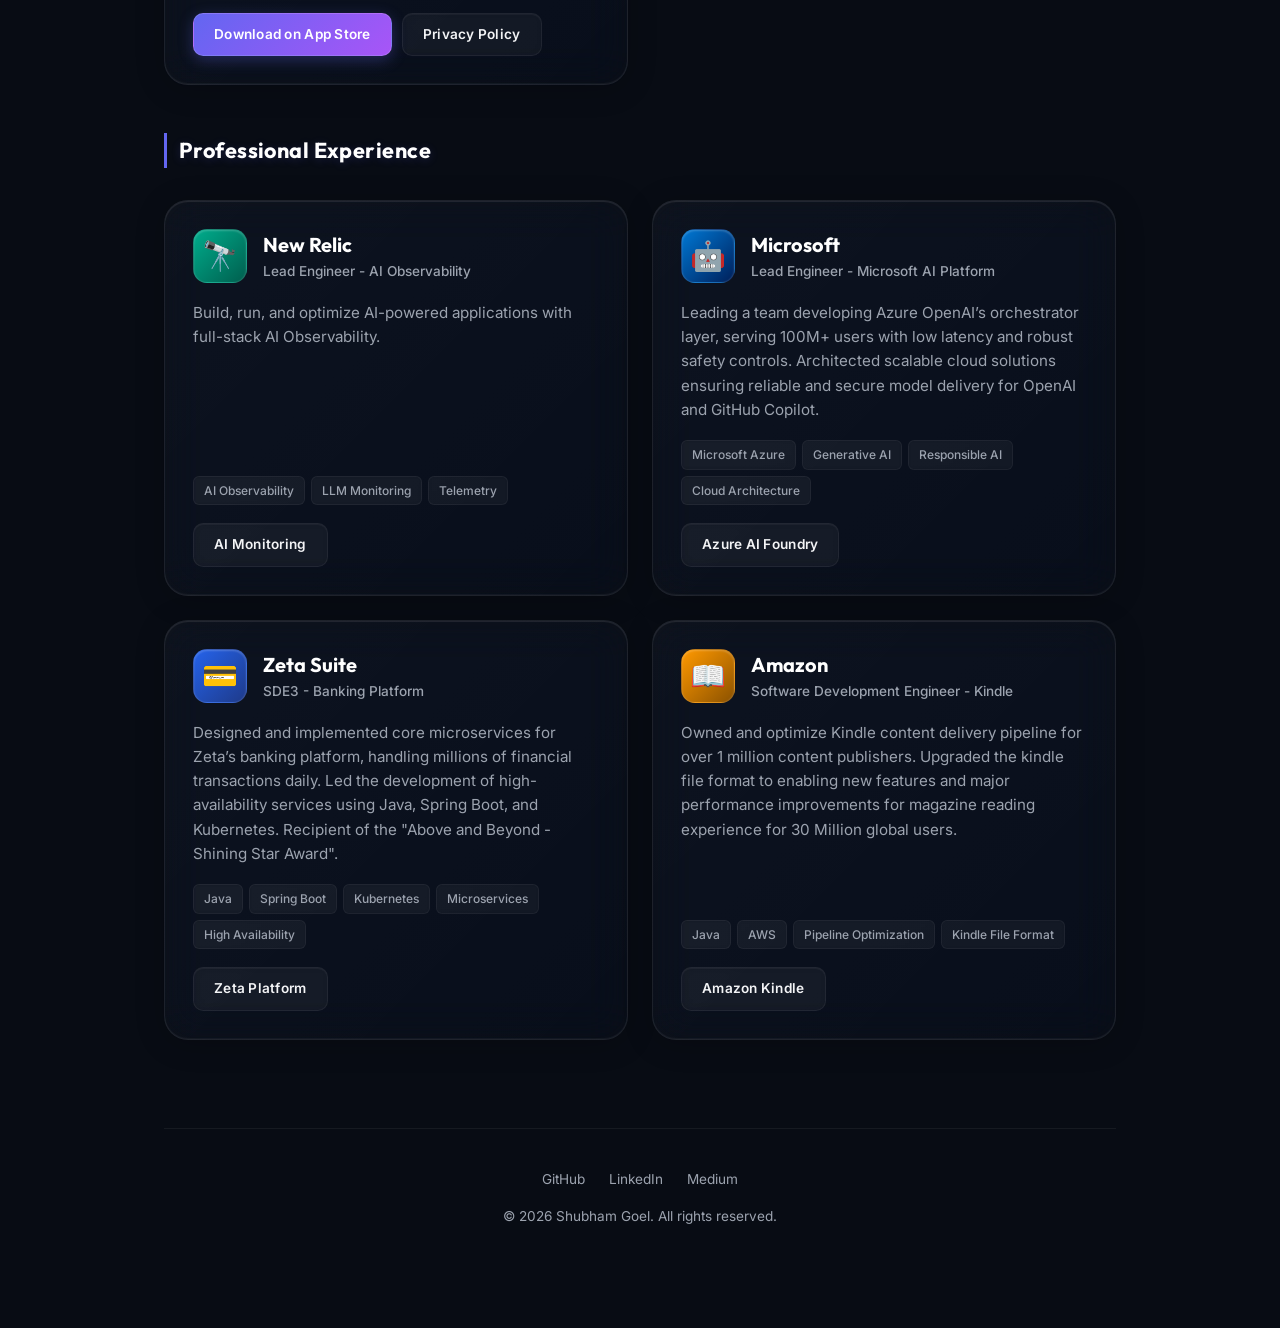
==== commit c4b9cef2: "Update role descriptions for Amazon and Zeta Suite" ====
--- a/index.html
+++ b/index.html
@@ -213,7 +213,7 @@
                         </div>
                         <div class="card-title-group">
                             <h2>Zeta Suite</h2>
-                            <p>SDE3</p>
+                            <p>SDE3 - Banking Platform</p>
                         </div>
                     </div>
                     <div class="card-body">
@@ -239,7 +239,7 @@
                         </div>
                         <div class="card-title-group">
                             <h2>Amazon</h2>
-                            <p>Software Development Engineer</p>
+                            <p>Software Development Engineer - Kindle</p>
                         </div>
                     </div>
                     <div class="card-body">
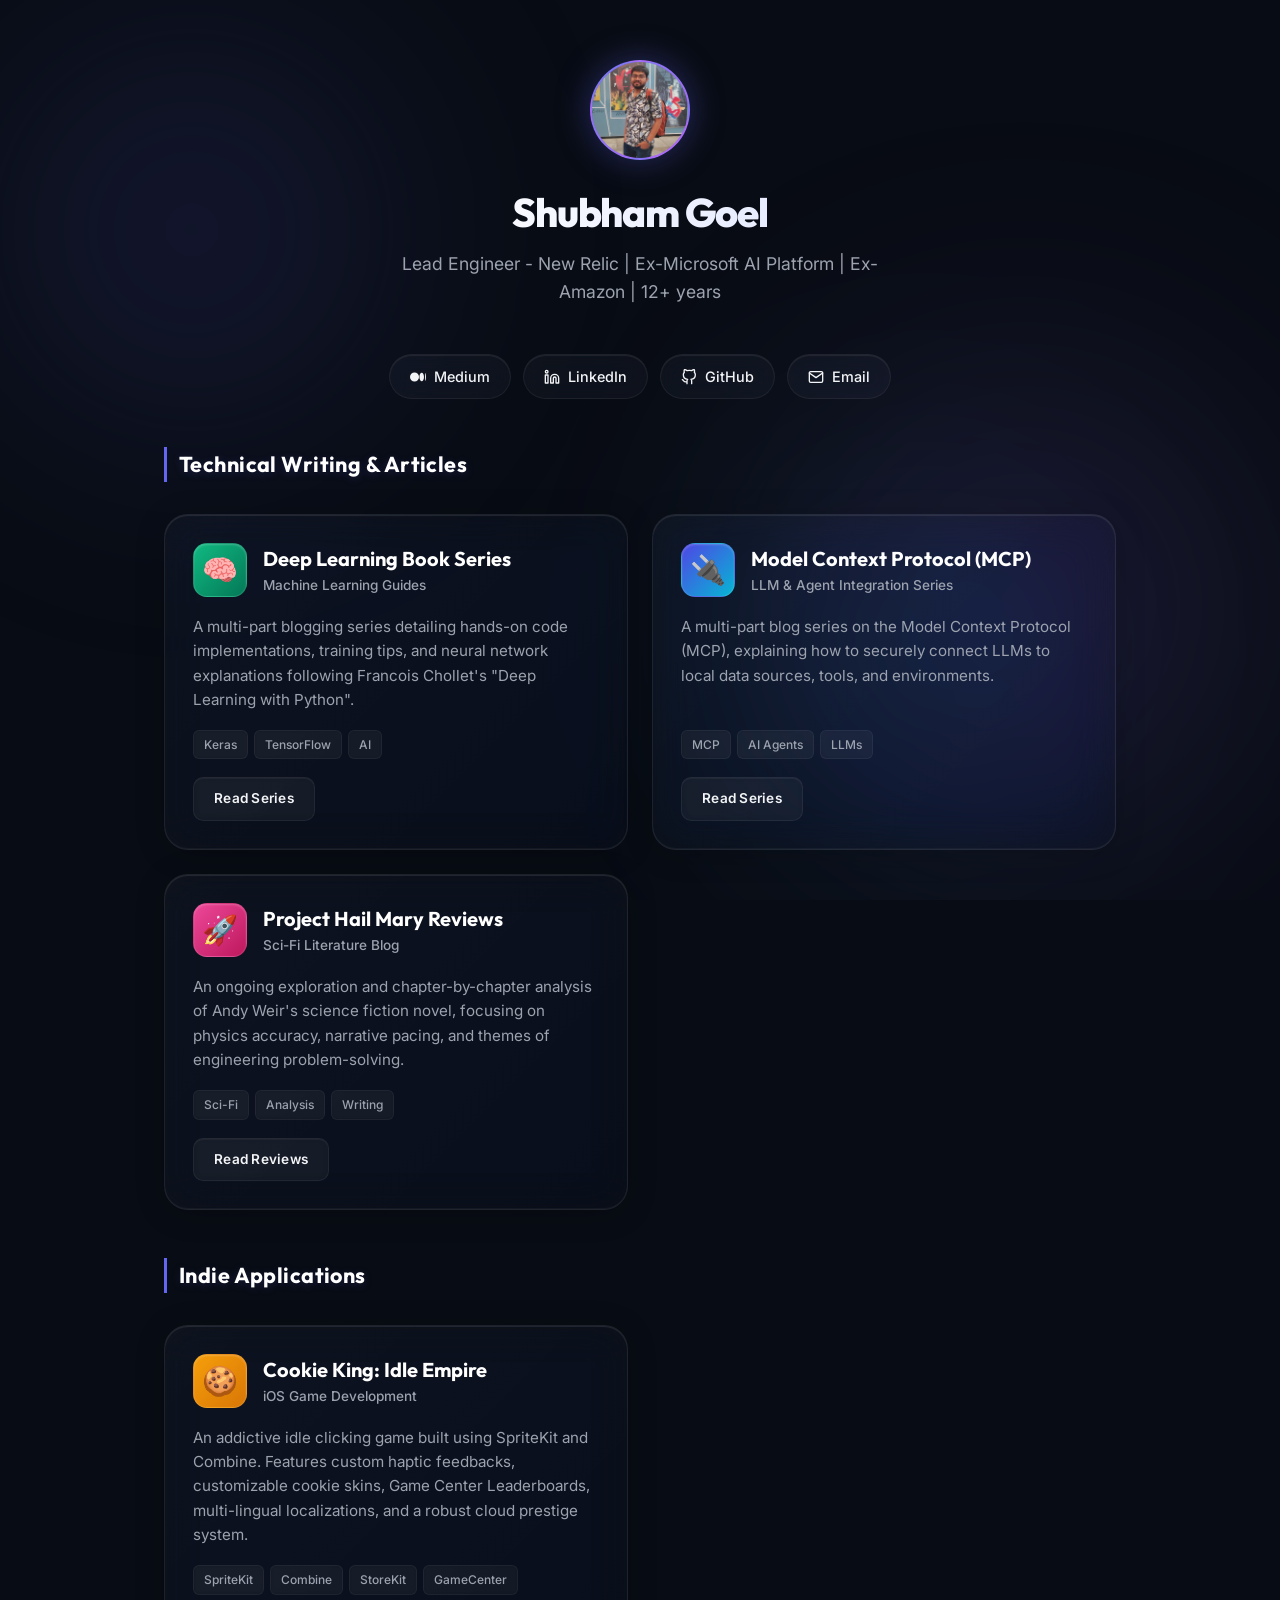
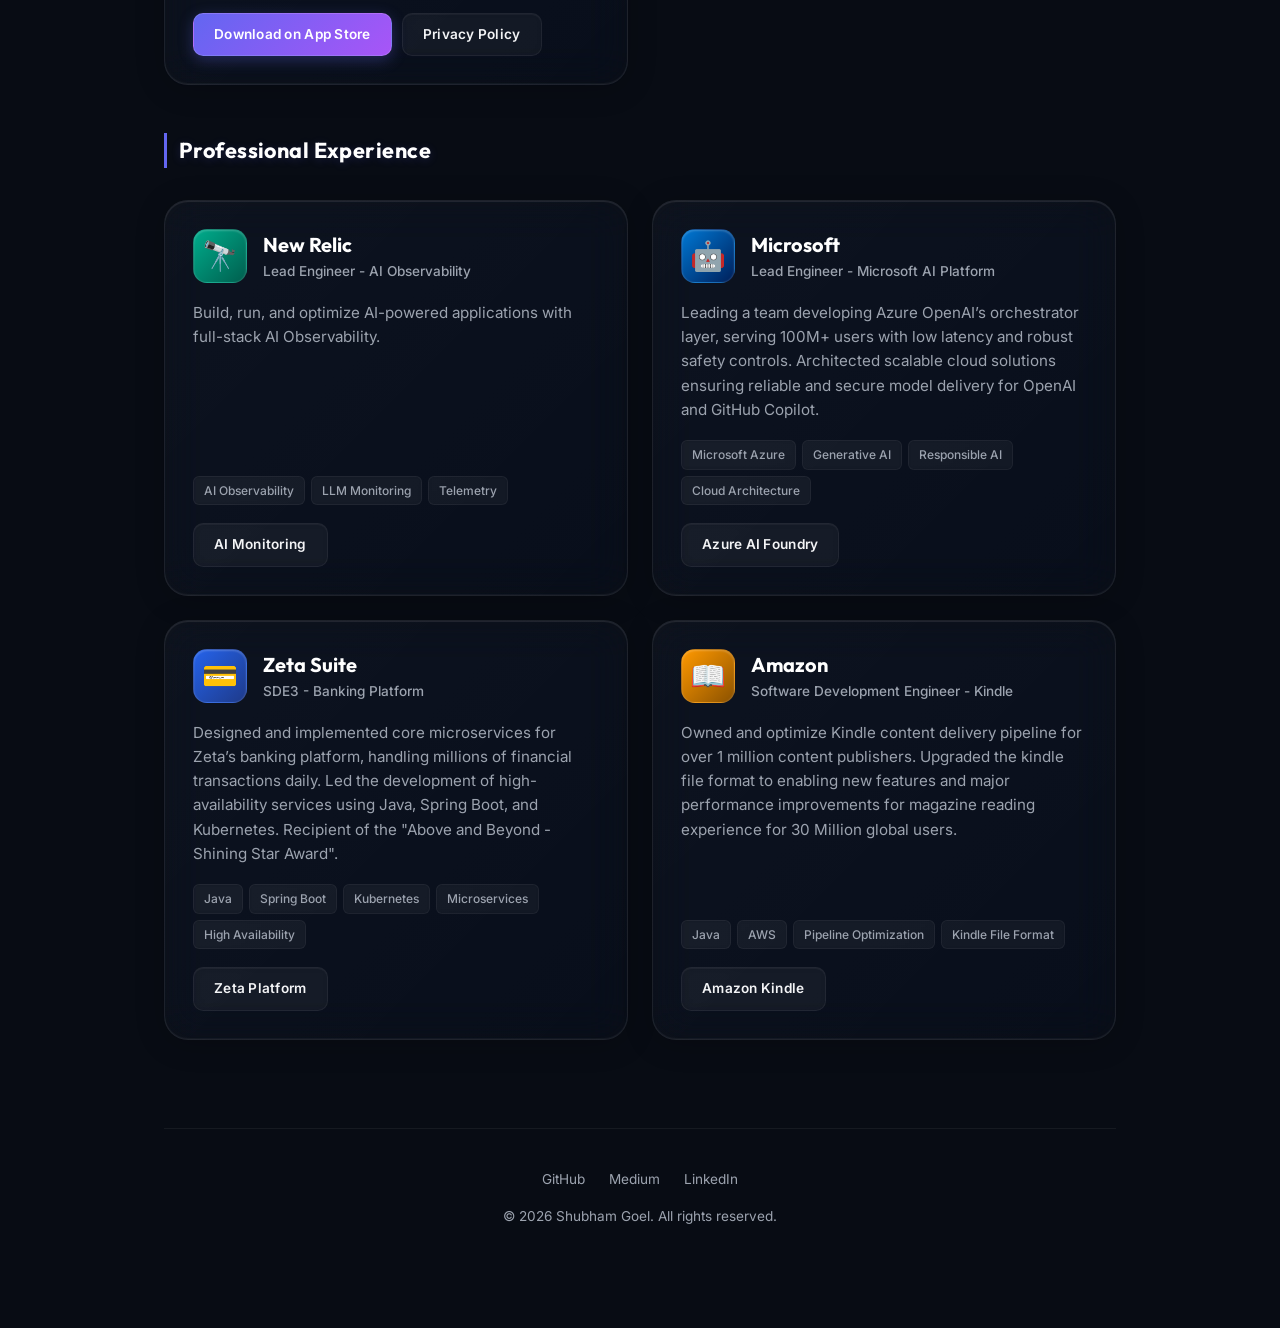
==== commit 83ca5be0: "Swap Medium and LinkedIn link order in header and footer" ====
--- a/index.html
+++ b/index.html
@@ -32,13 +32,13 @@
 
         <!-- Social Connections -->
         <div class="social-row">
+            <a href="https://medium.com/@theshubhamgoel" class="social-pill medium" target="_blank" id="social-medium">
+                <svg viewBox="0 0 24 24" fill="currentColor"><path d="M13.54 12a6.8 6.8 0 01-6.77 6.82A6.8 6.8 0 010 12a6.8 6.8 0 016.77-6.82A6.8 6.8 0 0113.54 12zm7.42 0c0 3.54-1.51 6.42-3.38 6.42-1.87 0-3.39-2.88-3.39-6.42s1.52-6.42 3.39-6.42 3.38 2.88 3.38 6.42zm3.04 0c0 3.24-.31 5.86-.7 5.86s-.7-2.62-.7-5.86.31-5.86.7-5.86.7 2.62.7 5.86z"/></svg>
+                Medium
+            </a>
             <a href="https://www.linkedin.com/in/theshubhamgoel/" class="social-pill linkedin" target="_blank" id="social-linkedin">
                 <svg viewBox="0 0 24 24" fill="none" stroke="currentColor" stroke-width="2" stroke-linecap="round" stroke-linejoin="round"><path d="M16 8a6 6 0 0 1 6 6v7h-4v-7a2 2 0 0 0-2-2 2 2 0 0 0-2 2v7h-4v-7a6 6 0 0 1 6-6z"></path><rect x="2" y="9" width="4" height="12"></rect><circle cx="4" cy="4" r="2"></circle></svg>
                 LinkedIn
-            </a>
-            <a href="https://medium.com/@theshubhamgoel" class="social-pill medium" target="_blank" id="social-medium">
-                <svg viewBox="0 0 24 24" fill="currentColor"><path d="M13.54 12a6.8 6.8 0 01-6.77 6.82A6.8 6.8 0 010 12a6.8 6.8 0 016.77-6.82A6.8 6.8 0 0113.54 12zm7.42 0c0 3.54-1.51 6.42-3.38 6.42-1.87 0-3.39-2.88-3.39-6.42s1.52-6.42 3.39-6.42 3.38 2.88 3.38 6.42zm3.04 0c0 3.24-.31 5.86-.7 5.86s-.7-2.62-.7-5.86.31-5.86.7-5.86.7 2.62.7 5.86z"/></svg>
-                Medium
             </a>
             <a href="https://github.com/theshubhamgoel" class="social-pill github" target="_blank" id="social-github">
                 <svg viewBox="0 0 24 24" fill="none" stroke="currentColor" stroke-width="2" stroke-linecap="round" stroke-linejoin="round"><path d="M9 19c-5 1.5-5-2.5-7-3m14 6v-3.87a3.37 3.37 0 0 0-.94-2.61c3.14-.35 6.44-1.54 6.44-7A5.44 5.44 0 0 0 20 4.77 5.07 5.07 0 0 0 19.91 1S18.73.65 16 2.48a13.38 13.38 0 0 0-7 0C6.27.65 5.09 1 5.09 1A5.07 5.07 0 0 0 5 4.77a5.44 5.44 0 0 0-1.5 3.78c0 5.42 3.3 6.61 6.44 7A3.37 3.37 0 0 0 9 18.13V22"></path></svg>
@@ -261,8 +261,8 @@
         <footer>
             <div class="footer-links">
                 <a href="https://github.com/theshubhamgoel" target="_blank">GitHub</a>
+                <a href="https://medium.com/@theshubhamgoel" target="_blank">Medium</a>
                 <a href="https://www.linkedin.com/in/theshubhamgoel/" target="_blank">LinkedIn</a>
-                <a href="https://medium.com/@theshubhamgoel" target="_blank">Medium</a>
             </div>
             <p>&copy; 2026 Shubham Goel. All rights reserved.</p>
         </footer>
